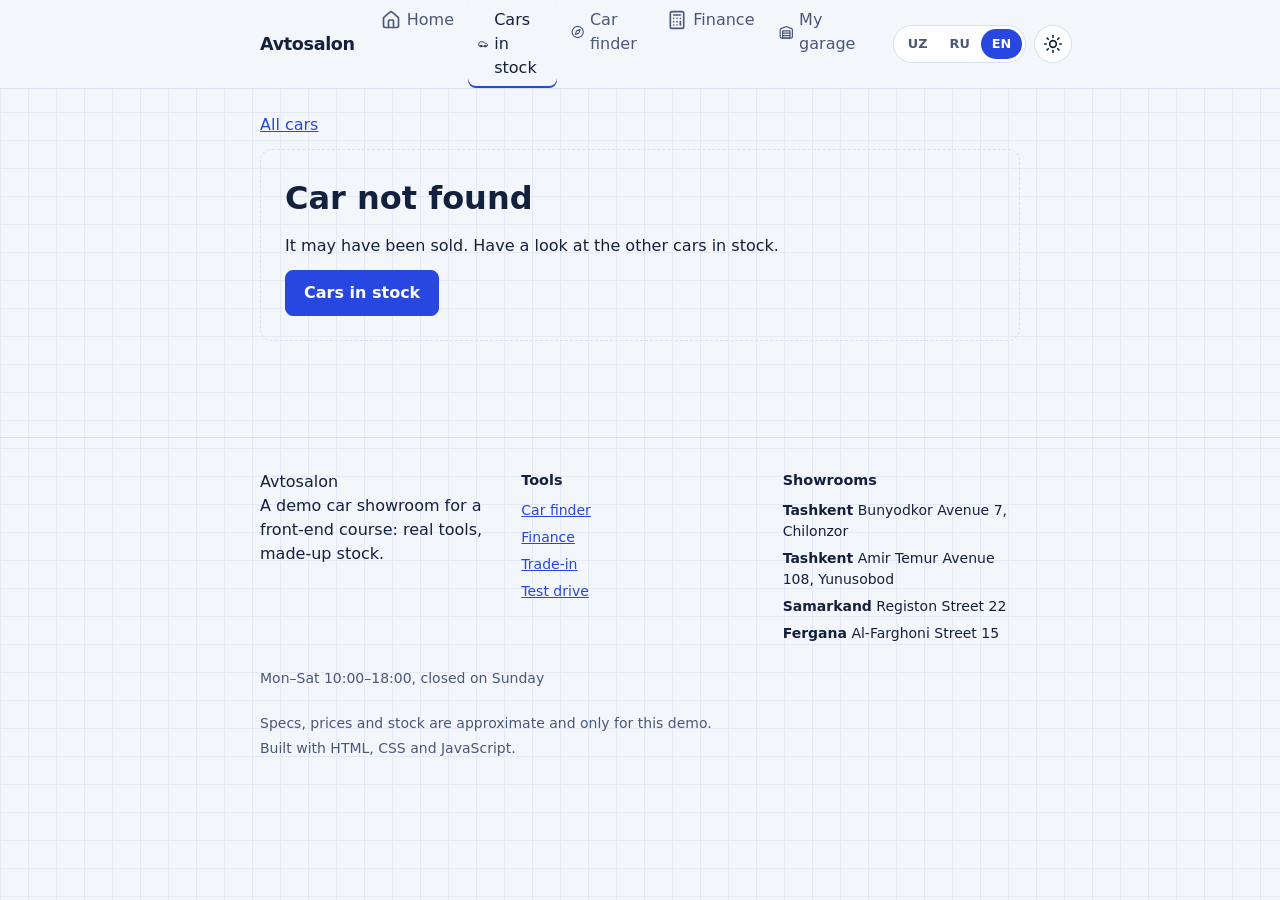
==== car.html @ f049d136 "Car dealership: logic and pages (not styled yet) Cars sold in Uzbekistan: 15 models, 32 cars in stoc" ====
<!doctype html>
<html lang="en">
<head>
  <meta charset="utf-8">
  <meta name="viewport" content="width=device-width, initial-scale=1">
  <title>Avtosalon</title>
  <meta name="description" content="">
  <meta name="theme-color" content="#f4f4f2">
  <!-- Apply the saved theme before the page is drawn, so it never flashes. -->
  <script>
    window.APP_NS = "cars";
    try {
      var savedTheme = localStorage.getItem("cars:theme");
      document.documentElement.setAttribute("data-theme", savedTheme || (matchMedia("(prefers-color-scheme: dark)").matches ? "dark" : "light"));
    } catch (e) {}
  </script>
  <link rel="stylesheet" href="css/base.css">
  <link rel="stylesheet" href="css/site.css">
  <script defer src="js/core.js"></script>
  <script defer src="js/lang.js"></script>
  <script defer src="js/data.js"></script>
  <script defer src="js/calc.js"></script>
  <script defer src="js/store.js"></script>
  <script defer src="js/layout.js"></script>
  <script defer src="js/pages/car.js"></script>
</head>
<body data-page="car">
  <a class="skip-link" href="#main" data-i18n="skip">Skip to content</a>
  <header id="site-header" class="site-header"></header>

  <main id="main" tabindex="-1" class="container page car-page">
    <a class="back-link" href="cars.html" data-i18n="car.back"></a>
    <div id="view"></div>
  </main>
  <footer id="site-footer" class="site-footer"></footer>
  <div id="toasts" class="toast-host" aria-live="polite"></div>
</body>
</html>
---- css/base.css ----
/* ==========================================================
   base.css — shared foundation (tokens, reset, controls,
   buttons, form fields, dialog, toast). Reused on every site.
   ========================================================== */

:root {
  --font-display: "Unbounded", "Onest", system-ui, sans-serif;
  --font-body: "Onest", system-ui, -apple-system, "Segoe UI", Roboto, sans-serif;

  --bg: #f3f6fb;
  --surface: #ffffff;
  --ink: #14213d;
  --ink-2: #4a5878;
  --line: #d8e1ee;
  --grid: #e3eaf4;
  --accent: #2747e0;
  --accent-ink: #ffffff;
  --accent-soft: #e6ebff;
  --hl: #ffe45c;
  --hl-ink: #14213d;
  --danger: #c42a41;
  --ok: #12805c;
  --warn: #9a5b00;

  --radius: 12px;
  --radius-sm: 8px;
  --shadow: 0 2px 0 var(--line);
  --ease: cubic-bezier(0.2, 0.7, 0.2, 1);
  color-scheme: light;
}

:root[data-theme="dark"] {
  --bg: #0c1226;
  --surface: #141c36;
  --ink: #e8eeff;
  --ink-2: #9aa8cc;
  --line: #27345c;
  --grid: #162040;
  --accent: #7c9bff;
  --accent-ink: #0c1226;
  --accent-soft: #1d2a55;
  --hl: #ffe45c;
  --hl-ink: #14213d;
  --danger: #ff8091;
  --ok: #4ade9f;
  --warn: #ffc266;
  color-scheme: dark;
}

*,
*::before,
*::after { box-sizing: border-box; }

html { -webkit-text-size-adjust: 100%; }

body {
  margin: 0;
  min-height: 100vh;
  font-family: var(--font-body);
  font-size: 1rem;
  line-height: 1.5;
  color: var(--ink);
  background-color: var(--bg);
  /* notebook grid */
  background-image:
    linear-gradient(var(--grid) 1px, transparent 1px),
    linear-gradient(90deg, var(--grid) 1px, transparent 1px);
  background-size: 28px 28px;
  transition: background-color 0.25s var(--ease), color 0.25s var(--ease);
}

h1, h2, h3, p { margin: 0; }
button, input, select, textarea { font: inherit; color: inherit; }
button { cursor: pointer; }
ul { margin: 0; padding: 0; list-style: none; }

:focus-visible {
  outline: 3px solid var(--accent);
  outline-offset: 2px;
  border-radius: 6px;
}

.visually-hidden {
  position: absolute !important;
  width: 1px; height: 1px;
  margin: -1px; padding: 0;
  overflow: hidden;
  clip: rect(0 0 0 0);
  white-space: nowrap;
  border: 0;
}

.container {
  width: min(100% - 40px, 760px);
  margin-inline: auto;
}

/* ---------- top bar: brand + language + theme ---------- */
.topbar {
  display: flex;
  align-items: center;
  justify-content: space-between;
  gap: 12px;
  padding-block: 18px;
}

.brand {
  font-family: var(--font-display);
  font-weight: 700;
  font-size: 1.15rem;
  letter-spacing: -0.02em;
  display: inline-flex;
  align-items: center;
  gap: 10px;
}

.brand-mark {
  width: 28px; height: 28px;
  display: grid; place-items: center;
  background: var(--accent);
  color: var(--accent-ink);
  border-radius: 8px;
}

.controls { display: flex; align-items: center; gap: 10px; }

.seg {
  display: inline-flex;
  padding: 3px;
  background: var(--surface);
  border: 1.5px solid var(--line);
  border-radius: 999px;
}

.seg button {
  border: 0;
  background: transparent;
  padding: 5px 11px;
  border-radius: 999px;
  font-size: 0.8rem;
  font-weight: 600;
  color: var(--ink-2);
  transition: background-color 0.2s var(--ease), color 0.2s var(--ease);
}

.seg button:hover { color: var(--ink); }

.seg button[aria-pressed="true"] {
  background: var(--accent);
  color: var(--accent-ink);
}

.icon-btn {
  width: 38px; height: 38px;
  display: grid; place-items: center;
  background: var(--surface);
  border: 1.5px solid var(--line);
  border-radius: 50%;
  color: var(--ink);
  transition: border-color 0.2s var(--ease), transform 0.2s var(--ease);
}
.icon-btn:hover { border-color: var(--accent); }
.icon-btn:active { transform: scale(0.94); }

/* theme icon swaps with the active theme */
.icon-btn .i-moon { display: none; }
:root[data-theme="dark"] .icon-btn .i-sun { display: none; }
:root[data-theme="dark"] .icon-btn .i-moon { display: block; }

/* ---------- buttons ---------- */
.btn {
  display: inline-flex;
  align-items: center;
  justify-content: center;
  gap: 8px;
  padding: 10px 18px;
  min-height: 44px;
  border: 1.5px solid var(--accent);
  background: var(--accent);
  color: var(--accent-ink);
  font-weight: 600;
  border-radius: var(--radius-sm);
  transition: transform 0.15s var(--ease), filter 0.2s var(--ease);
}
.btn:hover { filter: brightness(1.08); }
.btn:active { transform: translateY(1px); }

.btn-ghost {
  background: transparent;
  color: var(--ink);
  border-color: var(--line);
}
.btn-ghost:hover { border-color: var(--accent); filter: none; }

.btn-danger-ghost {
  background: transparent;
  color: var(--danger);
  border-color: var(--line);
}
.btn-danger-ghost:hover { border-color: var(--danger); filter: none; }

/* ---------- form fields ---------- */
.field { display: grid; gap: 6px; min-width: 0; }
.field > span, .field > label {
  font-size: 0.85rem;
  font-weight: 600;
  color: var(--ink-2);
}

.input, .select {
  width: 100%;
  min-height: 44px;
  padding: 9px 12px;
  background: var(--surface);
  color: var(--ink);
  border: 1.5px solid var(--line);
  border-radius: var(--radius-sm);
  transition: border-color 0.2s var(--ease), box-shadow 0.2s var(--ease);
}
.input::placeholder { color: var(--ink-2); opacity: 0.8; }
.input:hover, .select:hover { border-color: var(--ink-2); }
.input:focus-visible, .select:focus-visible {
  outline: none;
  border-color: var(--accent);
  box-shadow: 0 0 0 3px var(--accent-soft);
}
.input[aria-invalid="true"] { border-color: var(--danger); }

.field-error {
  min-height: 1.2em;
  font-size: 0.85rem;
  color: var(--danger);
  font-weight: 500;
}

/* ---------- dialog ---------- */
dialog {
  width: min(92vw, 480px);
  padding: 22px;
  color: var(--ink);
  background: var(--surface);
  border: 1.5px solid var(--line);
  border-radius: 16px;
  box-shadow: 0 24px 60px rgba(8, 14, 40, 0.35);
}
dialog::backdrop { background: rgba(8, 14, 40, 0.55); }
dialog[open] { animation: pop 0.22s var(--ease); }
@keyframes pop {
  from { opacity: 0; transform: translateY(8px) scale(0.98); }
  to { opacity: 1; transform: none; }
}

/* ---------- toast ---------- */
.toast-host {
  position: fixed;
  inset: auto 0 20px 0;
  display: grid;
  justify-items: center;
  gap: 8px;
  padding-inline: 16px;
  pointer-events: none;
  z-index: 50;
}
.toast {
  display: inline-flex;
  align-items: center;
  gap: 14px;
  padding: 10px 12px 10px 16px;
  background: var(--ink);
  color: var(--bg);
  border-radius: 10px;
  font-size: 0.92rem;
  pointer-events: auto;
  box-shadow: 0 10px 30px rgba(8, 14, 40, 0.3);
  animation: pop 0.22s var(--ease);
}
.toast button {
  background: transparent;
  border: 0;
  padding: 4px 8px;
  font-weight: 700;
  color: var(--hl);
  border-radius: 6px;
}

@media (prefers-reduced-motion: reduce) {
  *, *::before, *::after {
    animation-duration: 0.001ms !important;
    transition-duration: 0.001ms !important;
  }
}
---- css/site.css ----
/* ==========================================================
   site.css — LAYOUT ONLY (placeholder look). Grids, spacing, the phone
   tab bar, the filter panel and the parts of each page. Colours and fonts
   come from base.css tokens and will be replaced by the design brief.
   ========================================================== */

:root { --header-h: 60px; --tabbar-h: 0px; --gap: 16px; }
body { padding-bottom: var(--tabbar-h); }
body.no-scroll { overflow: hidden; }
a { color: var(--accent); }
.hint { color: var(--ink-2); font-size: 0.875rem; }
.btn-small { padding: 6px 12px; font-size: 0.875rem; }
.btn { display: inline-flex; align-items: center; gap: 8px; text-decoration: none; justify-content: center; }
.btn:disabled { opacity: 0.5; cursor: not-allowed; }
.skip-link { position: absolute; left: 8px; top: -60px; z-index: 50; padding: 8px 12px; background: var(--surface); }
.skip-link:focus { top: 8px; }
.page { padding-block: 24px 48px; }
.page-title { font-size: clamp(1.6rem, 5vw, 2.4rem); }
.lead { max-width: 62ch; color: var(--ink-2); margin-top: 8px; }
.eyebrow { font-size: 0.875rem; color: var(--ink-2); }
.section { margin-top: 48px; }
.section > h2, .section-head h2 { font-size: 1.4rem; margin-bottom: 16px; }
.section-head { display: flex; justify-content: space-between; align-items: baseline; gap: 12px; flex-wrap: wrap; }
.empty { padding: 24px; border: 1px dashed var(--line); border-radius: var(--radius); display: grid; gap: 12px; justify-items: start; }
.table-wrap { overflow-x: auto; position: relative; } /* relative: hidden screen-reader labels inside stay in the box */
.table { width: 100%; border-collapse: collapse; font-size: 0.875rem; }
.table th, .table td { padding: 8px 10px; border-bottom: 1px solid var(--line); text-align: left; vertical-align: top; }
.table td { font-variant-numeric: tabular-nums; }

/* ---------- header and phone tab bar ---------- */
.site-header { position: sticky; top: 0; z-index: 20; background: var(--bg); border-bottom: 1px solid var(--line); }
.header-bar { display: flex; align-items: center; gap: 16px; min-height: var(--header-h); }
.brand { text-decoration: none; color: var(--ink); font-weight: 700; font-size: 1.1rem; }
.header-tools { display: flex; align-items: center; gap: 8px; margin-left: auto; }
.site-nav ul { display: flex; gap: 4px; }
.site-nav a { display: flex; align-items: center; gap: 6px; padding: 8px 10px; border-radius: var(--radius-sm); text-decoration: none; color: var(--ink-2); position: relative; }
.site-nav a[aria-current="page"] { color: var(--ink); box-shadow: inset 0 -2px 0 var(--accent); }
.nav-count:not(:empty) { min-width: 18px; padding: 0 5px; border-radius: 9px; background: var(--accent); color: var(--accent-ink); font-size: 0.7rem; text-align: center; line-height: 18px; }
.icon-btn .i-sun, .icon-btn .i-moon { display: inline-flex; }
:root[data-theme="dark"] .icon-btn .i-sun, :root:not([data-theme="dark"]) .icon-btn .i-moon { display: none; }
@media (max-width: 959px) {
  :root { --tabbar-h: 64px; }
  .site-nav { position: fixed; inset: auto 0 0 0; z-index: 30; background: var(--surface); border-top: 1px solid var(--line); padding-bottom: env(safe-area-inset-bottom); }
  .site-nav ul { justify-content: space-around; }
  .site-nav li { flex: 1; }
  .site-nav a { flex-direction: column; gap: 2px; font-size: 0.7rem; padding: 8px 2px; text-align: center; }
  .site-nav a[aria-current="page"] { box-shadow: inset 0 2px 0 var(--accent); }
  .nav-count:not(:empty) { position: absolute; top: 4px; left: 55%; }
}

/* ---------- forms: chips, sliders, switches ---------- */
.chip-row { display: flex; flex-wrap: wrap; gap: 8px; align-items: center; }
.chip { display: inline-flex; align-items: center; gap: 6px; padding: 6px 12px; border: 1px solid var(--line); border-radius: 999px; background: var(--surface); cursor: pointer; font-size: 0.875rem; }
.chip-radio input { position: absolute; opacity: 0; width: 1px; height: 1px; }
.chip-radio:has(input:checked) { border-color: var(--accent); background: var(--accent-soft); }
.chip-radio:has(input:focus-visible) { outline: 3px solid var(--accent); outline-offset: 2px; }
.chip.is-disabled { opacity: 0.45; cursor: not-allowed; }
.chip-active { border-color: var(--accent); }
fieldset { border: 0; margin: 0; padding: 0; min-width: 0; }
legend { font-weight: 600; margin-bottom: 8px; padding: 0; }
.choice { display: grid; gap: 4px; }
.slider-field { gap: 4px; }
.slider-head { display: flex; justify-content: space-between; gap: 8px; align-items: baseline; }
.slider-value { font-variant-numeric: tabular-nums; font-weight: 600; }
.slider { width: 100%; accent-color: var(--accent); }
.switch { display: flex; align-items: center; gap: 10px; cursor: pointer; }
.switch input { width: 20px; height: 20px; accent-color: var(--accent); flex: none; }
.error-summary { border: 2px solid var(--danger); padding: 12px 16px; border-radius: var(--radius-sm); }
.error-summary ul { list-style: disc; padding-left: 20px; }

/* ---------- photos and cards ---------- */
.photo { margin: 0; position: relative; aspect-ratio: 16 / 10; overflow: hidden; border-radius: var(--radius-sm); background: var(--grid); }
.photo img { position: absolute; inset: 0; width: 100%; height: 100%; object-fit: cover; }
.photo-fallback { position: absolute; inset: 0; display: grid; place-content: center; text-align: center; gap: 2px; color: var(--ink-2); padding: 8px; }
.photo-fallback-brand { font-size: 0.75rem; text-transform: uppercase; letter-spacing: 0.08em; }
.photo-fallback-name { font-size: 1.25rem; font-weight: 700; color: var(--ink); }
.photo-fallback small { font-size: 0.75rem; }
.card-grid { display: grid; gap: var(--gap); grid-template-columns: repeat(auto-fill, minmax(min(100%, 260px), 1fr)); }
.car-card { display: grid; grid-template-rows: auto 1fr; border: 1px solid var(--line); border-radius: var(--radius); background: var(--surface); overflow: hidden; }
.car-card .photo { border-radius: 0; }
.card-photo { position: relative; }
.badges { display: flex; flex-wrap: wrap; gap: 4px; }
.card-photo .badges { position: absolute; top: 8px; left: 8px; }
.badge { padding: 2px 8px; border-radius: 999px; font-size: 0.75rem; background: var(--surface); border: 1px solid var(--line); }
.badge-new { background: var(--hl); color: var(--hl-ink); border-color: transparent; }
.card-body { display: grid; gap: 6px; padding: 12px 14px 14px; align-content: start; }
.card-title { font-size: 1.05rem; }
.card-title a { color: var(--ink); text-decoration: none; }
.card-title a::after { content: ""; position: absolute; inset: 0; } /* the whole card opens the car */
.car-card { position: relative; }
.card-trim, .card-line, .card-monthly { color: var(--ink-2); font-size: 0.875rem; font-weight: 400; }
.card-price { display: grid; gap: 2px; }
.card-price strong { font-size: 1.15rem; }
.card-note { font-size: 0.8rem; color: var(--ink-2); }
.card-actions { display: flex; gap: 8px; margin-top: 4px; position: relative; z-index: 1; } /* above the card link */
.save-btn[aria-pressed="true"] .icon, .compare-btn[aria-pressed="true"] .icon { fill: currentColor; color: var(--accent); }

/* ---------- home ---------- */
.hero { padding-block: 24px 8px; display: grid; gap: 12px; }
.hero h1 { font-size: clamp(1.8rem, 6vw, 3rem); max-width: 22ch; line-height: 1.1; }
.quick-search { display: grid; gap: 12px; margin-top: 12px; padding: 16px; border: 1px solid var(--line); border-radius: var(--radius); background: var(--surface); }
@media (min-width: 760px) { .quick-search { grid-template-columns: repeat(3, 1fr) auto; align-items: end; } }
.tile-list, .tool-list, .room-list { display: grid; gap: 12px; grid-template-columns: repeat(auto-fill, minmax(min(100%, 220px), 1fr)); }
.tile, .tool { display: grid; gap: 4px; padding: 16px; border: 1px solid var(--line); border-radius: var(--radius); text-decoration: none; color: var(--ink); background: var(--surface); height: 100%; }
.tile span, .tool span { color: var(--ink-2); font-size: 0.875rem; }
.room { display: grid; gap: 4px; padding: 16px; border: 1px solid var(--line); border-radius: var(--radius); }

/* ---------- cars list and the filter panel ---------- */
.list-layout { display: grid; gap: 24px; margin-top: 16px; }
.filters { display: grid; gap: 20px; align-content: start; }
#filterFields { display: grid; gap: 20px; }
.filters-head { display: flex; justify-content: space-between; align-items: center; }
.filters-head h2 { font-size: 1.1rem; }
.filters-foot { display: flex; gap: 8px; flex-wrap: wrap; }
.list-top { display: flex; flex-wrap: wrap; gap: 12px; align-items: end; }
.search { flex: 1 1 220px; }
.search .input { width: 100%; }
.sort-field { flex: 0 1 220px; }
.active-filters { display: flex; flex-wrap: wrap; gap: 8px; margin-top: 12px; }
.active-filters:empty { display: none; }
.result-count { margin: 12px 0; color: var(--ink-2); }
@media (min-width: 960px) {
  .list-layout { grid-template-columns: 260px minmax(0, 1fr); }
  .filters-close, .filters-done, .filters-toggle { display: none; }
}
@media (max-width: 959px) {
  /* closing: slide down, then hide; opening: visible at once, so focus can move into the panel */
  .filters { position: fixed; inset: 0; z-index: 40; background: var(--bg); padding: 16px; overflow-y: auto; transform: translateY(100%); visibility: hidden; transition: transform 0.25s var(--ease), visibility 0s linear 0.25s; }
  .filters.is-open { transform: none; visibility: visible; transition: transform 0.25s var(--ease), visibility 0s; }
  .filters-foot { position: sticky; bottom: -16px; background: var(--bg); padding-block: 12px; }
}

/* ---------- one car ---------- */
.back-link { display: inline-block; margin-bottom: 12px; }
.car-top { display: grid; gap: 24px; }
@media (min-width: 960px) { .car-top { grid-template-columns: minmax(0, 1.3fr) minmax(0, 1fr); align-items: start; } }
.gallery { position: relative; display: grid; gap: 8px; }
.gallery-main { touch-action: pan-y; border-radius: var(--radius-sm); }
.gallery-prev, .gallery-next { position: absolute; top: calc(50% - 40px); background: var(--surface); }
.gallery-prev { left: 8px; } .gallery-next { right: 8px; }
.gallery-thumbs { display: flex; gap: 8px; }
.thumb { padding: 0; border: 2px solid transparent; border-radius: var(--radius-sm); background: none; flex: 1 1 0; min-width: 0; max-width: 96px; }
.thumb[aria-pressed="true"] { border-color: var(--accent); }
.thumb .photo-fallback-name { font-size: 0.75rem; } .thumb .photo-fallback-brand { display: none; }
.car-head { display: grid; gap: 10px; align-content: start; }
.car-head h1 { font-size: clamp(1.6rem, 5vw, 2.2rem); }
.car-trim { font-weight: 400; color: var(--ink-2); }
.car-price { font-size: 1.8rem; font-weight: 700; }
.car-actions { display: flex; flex-wrap: wrap; gap: 8px; }
.cost-layout { display: grid; gap: 24px; }
@media (min-width: 760px) { .cost-layout { grid-template-columns: minmax(0, 1fr) minmax(0, 1fr); } }
.cost-inputs { display: grid; gap: 16px; align-content: start; }
.cost-result { display: grid; gap: 10px; align-content: start; padding: 16px; border: 1px solid var(--line); border-radius: var(--radius); }
.cost-total strong { font-size: 2rem; }
.cost-parts { display: grid; gap: 8px; }
.cost-parts li { display: grid; grid-template-columns: 1fr 2fr auto; gap: 10px; align-items: center; font-size: 0.875rem; }
.cost-bar { height: 8px; border-radius: 4px; background: var(--grid); overflow: hidden; }
.cost-bar span { display: block; height: 100%; background: var(--accent); }
.cost-prices { display: grid; gap: 10px; }
.cost-prices summary { cursor: pointer; }
.spec-list { display: grid; gap: 0 24px; grid-template-columns: repeat(auto-fill, minmax(min(100%, 280px), 1fr)); }
.spec-list div { display: flex; justify-content: space-between; gap: 12px; padding: 8px 0; border-bottom: 1px solid var(--line); }
.spec-list dt { color: var(--ink-2); } .spec-list dd { margin: 0; text-align: right; }

/* ---------- finder ---------- */
.finder-layout, .finance-layout, .trade-layout { display: grid; gap: 32px; margin-top: 24px; }
@media (min-width: 960px) {
  .finder-layout { grid-template-columns: 340px minmax(0, 1fr); align-items: start; }
  .finance-layout, .trade-layout { grid-template-columns: minmax(0, 1fr) minmax(0, 1.2fr); align-items: start; }
  .finder-form, .finance-form { position: sticky; top: calc(var(--header-h) + 16px); }
}
.finder-form, .finance-form, .trade-form, .drive-form { display: grid; gap: 20px; align-content: start; }
.match-list { display: grid; gap: 12px; padding: 0; list-style: none; }
.match { display: grid; grid-template-columns: 72px 1fr; gap: 12px; padding: 14px; border: 1px solid var(--line); border-radius: var(--radius); background: var(--surface); }
.match-photo { display: none; }
@media (min-width: 640px) { .match { grid-template-columns: 72px 140px 1fr; } .match-photo { display: block; } }
.match-score { display: grid; gap: 6px; align-content: start; }
.match-score strong { font-size: 1.4rem; }
.meter { height: 6px; border-radius: 3px; background: var(--grid); overflow: hidden; }
.meter span { display: block; height: 100%; background: var(--accent); }
.match-body { display: grid; gap: 6px; }
.match h3 { font-size: 1.05rem; }
.why { display: grid; gap: 4px; font-size: 0.875rem; }
.why li { display: flex; gap: 6px; align-items: flex-start; }
.why-good .icon { color: var(--ok); flex: none; margin-top: 2px; }
.why-bad .icon { color: var(--danger); flex: none; margin-top: 2px; }

/* ---------- finance ---------- */
.payment, .trade-result, .drive-done { display: grid; gap: 8px; padding: 20px; border: 1px solid var(--line); border-radius: var(--radius); background: var(--surface); }
.pay-label { color: var(--ink-2); }
.pay-big { font-size: clamp(1.8rem, 6vw, 2.6rem); font-weight: 700; font-variant-numeric: tabular-nums; }
.pay-rows div { display: flex; justify-content: space-between; gap: 12px; padding: 6px 0; border-bottom: 1px solid var(--line); }
.pay-rows dd { margin: 0; font-variant-numeric: tabular-nums; text-align: right; }
.chart { margin-top: 20px; }
.chart-figure { margin: 0; }
.chart-figure figcaption { font-weight: 600; margin-bottom: 8px; }
.chart-svg { width: 100%; height: auto; display: block; }
.chart-grid { stroke: var(--line); }
.chart-text { fill: var(--ink-2); font-size: 12px; }
.chart-line { fill: none; stroke: var(--accent); stroke-width: 2.5; }
.chart-area { fill: var(--accent-soft); }
.schedule { margin-top: 16px; }
.schedule summary { cursor: pointer; padding: 8px 0; }
.afford { margin-top: 16px; }
.afford-ok strong { color: var(--ok); } .afford-careful strong { color: var(--warn); } .afford-high strong { color: var(--danger); }
.budget-tool { display: grid; gap: 24px; margin-top: 16px; }
@media (min-width: 760px) { .budget-tool { grid-template-columns: 1fr 1fr; } }
.budget-inputs { display: grid; gap: 16px; align-content: start; }
.budget-result { display: grid; gap: 8px; align-content: start; }
.budget-cars { display: grid; gap: 6px; }

/* ---------- trade-in ---------- */
.factor-list { display: grid; gap: 0; }
.factor-list li { display: flex; justify-content: space-between; gap: 12px; padding: 6px 0; border-bottom: 1px solid var(--line); }
.trade-actions { display: flex; flex-wrap: wrap; gap: 8px; align-items: center; margin-block: 8px; }

/* ---------- garage ---------- */
.jump-links { display: flex; flex-wrap: wrap; gap: 8px 16px; margin-top: 12px; }
.compare-table th[scope="col"] { min-width: 160px; }
.compare-table th[scope="col"] .icon-btn { width: 28px; height: 28px; margin-left: 4px; vertical-align: middle; }
.is-best { font-weight: 700; }
.best-mark { color: var(--ok); margin-left: 4px; }
.booking-list { display: grid; gap: 12px; }
.booking { display: grid; gap: 4px; padding: 14px; border: 1px solid var(--line); border-radius: var(--radius); }
.booking.is-past { opacity: 0.7; }
.booking-actions { display: flex; flex-wrap: wrap; gap: 8px; margin-top: 6px; }

/* ---------- test drive ---------- */
.drive-form { max-width: 720px; margin-top: 24px; }
.drive-room { display: flex; gap: 8px; align-items: center; color: var(--ink-2); }
.day-row { display: flex; gap: 8px; overflow-x: auto; padding: 4px 2px 8px; }
.day, .slot { position: relative; display: grid; justify-items: center; gap: 2px; min-width: 64px; padding: 8px; border: 1px solid var(--line); border-radius: var(--radius-sm); background: var(--surface); cursor: pointer; }
.day input, .slot input { position: absolute; opacity: 0; width: 1px; height: 1px; }
.day:has(input:checked), .slot:has(input:checked) { border-color: var(--accent); background: var(--accent-soft); }
.day:has(input:focus-visible), .slot:has(input:focus-visible) { outline: 3px solid var(--accent); outline-offset: 2px; }
.day.is-disabled, .slot:has(input:disabled) { opacity: 0.45; cursor: not-allowed; }
.day-num { font-size: 1.2rem; font-weight: 700; }
.day-week, .day-month, .slot small { font-size: 0.75rem; color: var(--ink-2); }
.slot-row { display: grid; gap: 8px; grid-template-columns: repeat(auto-fill, minmax(76px, 1fr)); }
.slot-mine { border-color: var(--ok); }

/* ---------- footer ---------- */
.site-footer { border-top: 1px solid var(--line); margin-top: 48px; padding-block: 32px; }
.footer-inner { display: grid; gap: 24px; grid-template-columns: repeat(auto-fit, minmax(min(100%, 220px), 1fr)); }
.footer-col h2 { font-size: 0.9rem; margin-bottom: 8px; }
.footer-col ul { display: grid; gap: 6px; font-size: 0.875rem; }
.footer-hours, .footer-bottom { grid-column: 1 / -1; color: var(--ink-2); font-size: 0.875rem; }
.footer-bottom { display: grid; gap: 4px; }

@media (prefers-reduced-motion: reduce) {
  .filters { transition: none; }
}
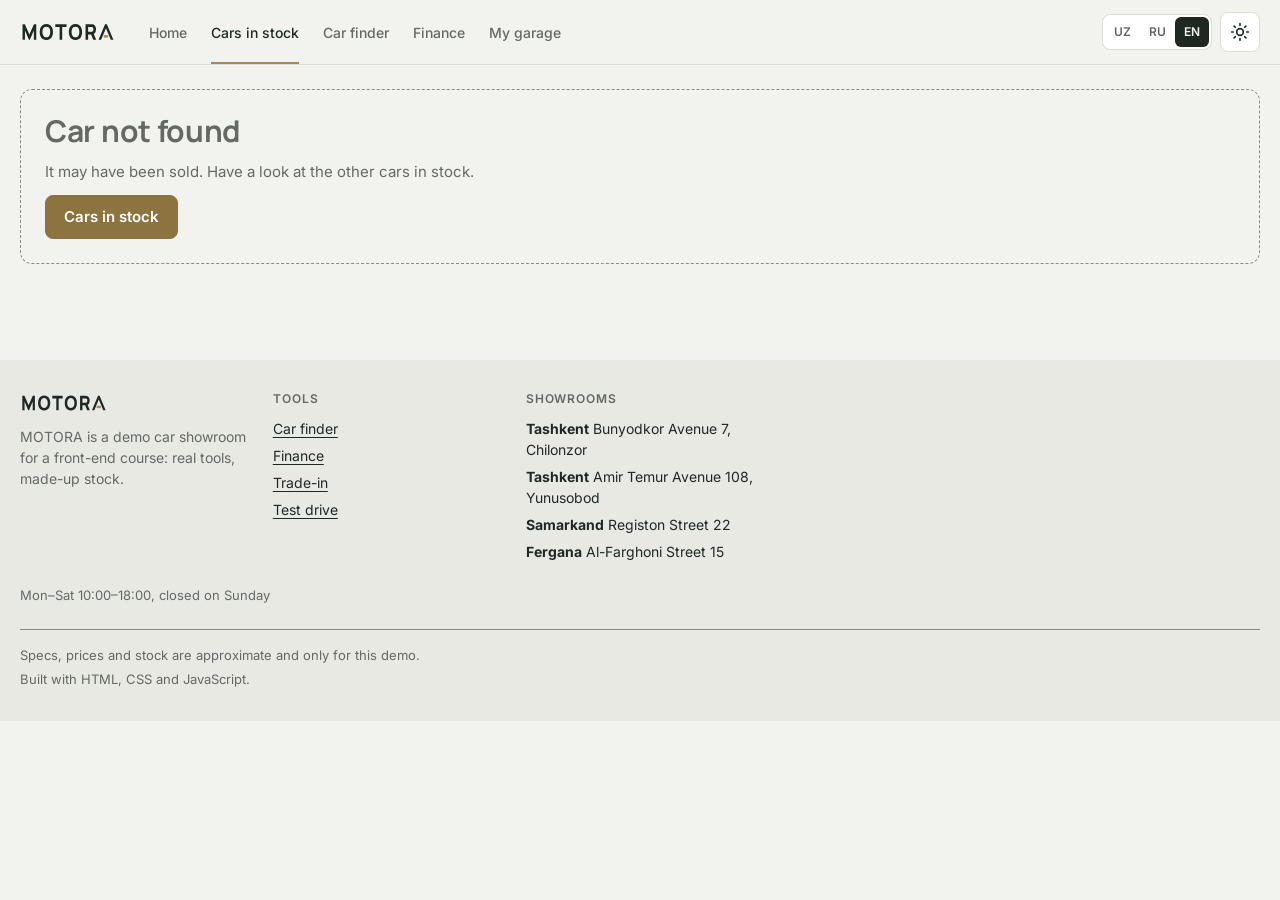
==== commit 297e091d: "Restyle as MOTORA from the design brief Palette (with AA fixes noted in base.css), Manrope + Inter w" ====
--- a/car.html
+++ b/car.html
@@ -3,9 +3,13 @@
 <head>
   <meta charset="utf-8">
   <meta name="viewport" content="width=device-width, initial-scale=1">
-  <title>Avtosalon</title>
+  <title>MOTORA</title>
   <meta name="description" content="">
-  <meta name="theme-color" content="#f4f4f2">
+  <meta name="theme-color" content="#f2f2ee">
+  <link rel="icon" href="assets/brand/motora-favicon.svg" type="image/svg+xml">
+  <link rel="preconnect" href="https://fonts.googleapis.com">
+  <link rel="preconnect" href="https://fonts.gstatic.com" crossorigin>
+  <link rel="stylesheet" href="https://fonts.googleapis.com/css2?family=Inter:wght@400..600&family=Manrope:wght@600..800&display=swap">
   <!-- Apply the saved theme before the page is drawn, so it never flashes. -->
   <script>
     window.APP_NS = "cars";
@@ -21,6 +25,7 @@
   <script defer src="js/data.js"></script>
   <script defer src="js/calc.js"></script>
   <script defer src="js/store.js"></script>
+  <script defer src="js/logo.js"></script>
   <script defer src="js/layout.js"></script>
   <script defer src="js/pages/car.js"></script>
 </head>
@@ -29,7 +34,7 @@
   <header id="site-header" class="site-header"></header>
 
   <main id="main" tabindex="-1" class="container page car-page">
-    <a class="back-link" href="cars.html" data-i18n="car.back"></a>
+    <nav class="crumbs" id="crumbs" data-i18n-aria="crumb.label"></nav>
     <div id="view"></div>
   </main>
   <footer id="site-footer" class="site-footer"></footer>
--- a/css/base.css
+++ b/css/base.css
@@ -1,291 +1,240 @@
 /* ==========================================================
-   base.css — shared foundation (tokens, reset, controls,
-   buttons, form fields, dialog, toast). Reused on every site.
+   MOTORA design system (brief of 2026-11-23): "modern automotive
+   editorial combined with a sophisticated financial interface".
+   Tokens, reset, type, buttons, form fields, chips, sliders, switches,
+   badges, tables, toast. Page layouts are in site.css.
+
+   Palette from the brief. A few light-mode values are too light for
+   small text (WCAG AA needs 4.5:1, 3:1 for field borders), so text and
+   buttons use a slightly deeper version; the brief's value is noted
+   next to each one. Dark mode passes as given.
    ========================================================== */
 
+:root,
+:root[data-theme="light"] {
+  color-scheme: light;
+  --bg: #f2f2ee;
+  --surface: #ffffff;
+  --raised: #e8e9e3;
+  --ink: #202822;
+  --ink-2: #646a63;          /* brief #737A72 is 3.9:1 on the background */
+  --line: #daddd5;           /* thin separators (decorative) */
+  --line-strong: #898b86;    /* form-field borders: 3:1 (brief #DADDD5 is 1.4:1) */
+  --accent: #a58a51;         /* lines, meters, the logo bar, focus */
+  --accent-text: #816c40;    /* the accent as text: brief #A58A51 is 2.9:1 */
+  --btn: #8c7340;            /* primary buttons: the brief's hover colour, 4.5:1 with white (#A58A51 is 3.3:1) */
+  --btn-hover: #75603a;
+  --on-btn: #ffffff;
+  --soft: #ede7d8;
+  --ok: #347a58;
+  --warn: #9f6b2e;           /* brief #B77B35 is 3.6:1 */
+  --danger: #b24c47;         /* brief #B64E48 is 4.48:1 on the background */
+  --chart: #a58a51;
+  --meter: #477a60;
+  --plate: #e4e5df;          /* photo placeholder plates */
+  --toast-bg: #202822;
+  --toast-ink: #f0f1e9;
+  --toast-action: #d9c493;
+  --focus: #202822;
+}
+
+:root[data-theme="dark"] {
+  color-scheme: dark;
+  --bg: #1c211f;
+  --surface: #252c28;
+  --raised: #303933;
+  --ink: #f0f1e9;
+  --ink-2: #a2aaa1;
+  --line: #3b453e;
+  --line-strong: #6e7671;    /* form-field borders: 3:1 (brief #3B453E is 1.4:1) */
+  --accent: #c4aa70;
+  --accent-text: #c4aa70;
+  --btn: #c4aa70;
+  --btn-hover: #d2bb85;
+  --on-btn: #20241f;
+  --soft: #38372d;
+  --ok: #70b48a;
+  --warn: #d4a35d;
+  --danger: #db8178;
+  --chart: #c4aa70;
+  --meter: #79b58b;
+  --plate: #2c342f;
+  --toast-bg: #f0f1e9;
+  --toast-ink: #1c211f;
+  --toast-action: #75603a;
+  --focus: #f0f1e9;
+}
+
 :root {
-  --font-display: "Unbounded", "Onest", system-ui, sans-serif;
-  --font-body: "Onest", system-ui, -apple-system, "Segoe UI", Roboto, sans-serif;
-
-  --bg: #f3f6fb;
-  --surface: #ffffff;
-  --ink: #14213d;
-  --ink-2: #4a5878;
-  --line: #d8e1ee;
-  --grid: #e3eaf4;
-  --accent: #2747e0;
-  --accent-ink: #ffffff;
-  --accent-soft: #e6ebff;
-  --hl: #ffe45c;
-  --hl-ink: #14213d;
-  --danger: #c42a41;
-  --ok: #12805c;
-  --warn: #9a5b00;
-
-  --radius: 12px;
-  --radius-sm: 8px;
-  --shadow: 0 2px 0 var(--line);
+  --font-head: "Manrope", "Inter", system-ui, sans-serif;
+  --font-body: "Inter", system-ui, -apple-system, "Segoe UI", Roboto, sans-serif;
+  --r-ctl: 8px;              /* ordinary controls: 6–10px */
+  --r-panel: 12px;           /* larger panels */
+  --s1: 4px; --s2: 8px; --s3: 12px; --s4: 16px; --s5: 20px; --s6: 24px; --s8: 32px; --s10: 40px; --s12: 48px; --s16: 64px;
   --ease: cubic-bezier(0.2, 0.7, 0.2, 1);
-  color-scheme: light;
-}
-
-:root[data-theme="dark"] {
-  --bg: #0c1226;
-  --surface: #141c36;
-  --ink: #e8eeff;
-  --ink-2: #9aa8cc;
-  --line: #27345c;
-  --grid: #162040;
-  --accent: #7c9bff;
-  --accent-ink: #0c1226;
-  --accent-soft: #1d2a55;
-  --hl: #ffe45c;
-  --hl-ink: #14213d;
-  --danger: #ff8091;
-  --ok: #4ade9f;
-  --warn: #ffc266;
-  color-scheme: dark;
-}
-
-*,
-*::before,
-*::after { box-sizing: border-box; }
-
+  --fast: 160ms;
+  --wide: 1240px;
+}
+
+/* ---------- reset and type ---------- */
+*, *::before, *::after { box-sizing: border-box; }
 html { -webkit-text-size-adjust: 100%; }
-
 body {
   margin: 0;
   min-height: 100vh;
+  background: var(--bg);
+  color: var(--ink);
   font-family: var(--font-body);
-  font-size: 1rem;
+  font-size: 0.9375rem;
+  font-weight: 400;
   line-height: 1.5;
-  color: var(--ink);
-  background-color: var(--bg);
-  /* notebook grid */
-  background-image:
-    linear-gradient(var(--grid) 1px, transparent 1px),
-    linear-gradient(90deg, var(--grid) 1px, transparent 1px);
-  background-size: 28px 28px;
-  transition: background-color 0.25s var(--ease), color 0.25s var(--ease);
-}
-
-h1, h2, h3, p { margin: 0; }
+  -webkit-font-smoothing: antialiased;
+}
+h1, h2, h3, p, figure, dl, dd { margin: 0; }
+h1, h2, h3 { font-family: var(--font-head); font-weight: 700; line-height: 1.15; letter-spacing: -0.01em; }
 button, input, select, textarea { font: inherit; color: inherit; }
 button { cursor: pointer; }
-ul { margin: 0; padding: 0; list-style: none; }
-
-:focus-visible {
-  outline: 3px solid var(--accent);
-  outline-offset: 2px;
-  border-radius: 6px;
-}
+ul, ol { margin: 0; padding: 0; list-style: none; }
+fieldset { border: 0; margin: 0; padding: 0; min-width: 0; }
+legend { padding: 0; }
+img, svg { display: block; }
+a { color: var(--accent-text); text-underline-offset: 3px; }
+a:hover { color: var(--ink); }
+/* every number that people compare lines up */
+.num, output, td, .price, .pay-big { font-variant-numeric: tabular-nums; }
+
+:focus-visible { outline: 2px solid var(--focus); outline-offset: 2px; border-radius: 4px; }
 
 .visually-hidden {
-  position: absolute !important;
-  width: 1px; height: 1px;
-  margin: -1px; padding: 0;
-  overflow: hidden;
-  clip: rect(0 0 0 0);
-  white-space: nowrap;
-  border: 0;
-}
-
-.container {
-  width: min(100% - 40px, 760px);
-  margin-inline: auto;
-}
-
-/* ---------- top bar: brand + language + theme ---------- */
-.topbar {
-  display: flex;
-  align-items: center;
-  justify-content: space-between;
-  gap: 12px;
-  padding-block: 18px;
-}
-
-.brand {
-  font-family: var(--font-display);
-  font-weight: 700;
-  font-size: 1.15rem;
-  letter-spacing: -0.02em;
-  display: inline-flex;
-  align-items: center;
-  gap: 10px;
-}
-
-.brand-mark {
-  width: 28px; height: 28px;
-  display: grid; place-items: center;
-  background: var(--accent);
-  color: var(--accent-ink);
-  border-radius: 8px;
-}
-
-.controls { display: flex; align-items: center; gap: 10px; }
-
-.seg {
-  display: inline-flex;
-  padding: 3px;
-  background: var(--surface);
-  border: 1.5px solid var(--line);
-  border-radius: 999px;
-}
-
-.seg button {
-  border: 0;
-  background: transparent;
-  padding: 5px 11px;
-  border-radius: 999px;
-  font-size: 0.8rem;
-  font-weight: 600;
-  color: var(--ink-2);
-  transition: background-color 0.2s var(--ease), color 0.2s var(--ease);
-}
-
-.seg button:hover { color: var(--ink); }
-
-.seg button[aria-pressed="true"] {
-  background: var(--accent);
-  color: var(--accent-ink);
-}
-
+  position: absolute !important; width: 1px; height: 1px; padding: 0; margin: -1px;
+  overflow: hidden; clip: rect(0 0 0 0); white-space: nowrap; border: 0;
+}
+.container { width: min(100% - 32px, var(--wide)); margin-inline: auto; }
+.hint { color: var(--ink-2); font-size: 0.8125rem; }
+.eyebrow, .label { font-size: 0.75rem; font-weight: 500; letter-spacing: 0.08em; text-transform: uppercase; color: var(--ink-2); }
+
+/* ---------- buttons: rectangular, solid accent primary ---------- */
+.btn {
+  display: inline-flex; align-items: center; justify-content: center; gap: 8px;
+  min-height: 44px; padding: 0 18px;
+  border: 1px solid var(--btn); border-radius: var(--r-ctl);
+  background: var(--btn); color: var(--on-btn);
+  font-weight: 600; font-size: 0.9375rem; text-decoration: none; white-space: nowrap;
+  transition: background-color var(--fast) var(--ease), border-color var(--fast) var(--ease), color var(--fast) var(--ease);
+}
+.btn:hover { background: var(--btn-hover); border-color: var(--btn-hover); color: var(--on-btn); }
+.btn:disabled { opacity: 0.45; cursor: not-allowed; }
+.btn .icon { flex: none; }
+.btn-ghost { background: transparent; color: var(--ink); border-color: var(--line-strong); }
+.btn-ghost:hover { background: var(--raised); border-color: var(--ink-2); color: var(--ink); }
+.btn-danger-ghost { background: transparent; color: var(--danger); border-color: var(--line-strong); }
+.btn-danger-ghost:hover { background: transparent; border-color: var(--danger); color: var(--danger); }
+.btn-small { min-height: 36px; padding: 0 12px; font-size: 0.8125rem; }
 .icon-btn {
-  width: 38px; height: 38px;
-  display: grid; place-items: center;
-  background: var(--surface);
-  border: 1.5px solid var(--line);
-  border-radius: 50%;
-  color: var(--ink);
-  transition: border-color 0.2s var(--ease), transform 0.2s var(--ease);
-}
-.icon-btn:hover { border-color: var(--accent); }
-.icon-btn:active { transform: scale(0.94); }
-
-/* theme icon swaps with the active theme */
-.icon-btn .i-moon { display: none; }
-:root[data-theme="dark"] .icon-btn .i-sun { display: none; }
-:root[data-theme="dark"] .icon-btn .i-moon { display: block; }
-
-/* ---------- buttons ---------- */
-.btn {
-  display: inline-flex;
-  align-items: center;
-  justify-content: center;
-  gap: 8px;
-  padding: 10px 18px;
-  min-height: 44px;
-  border: 1.5px solid var(--accent);
-  background: var(--accent);
-  color: var(--accent-ink);
-  font-weight: 600;
-  border-radius: var(--radius-sm);
-  transition: transform 0.15s var(--ease), filter 0.2s var(--ease);
-}
-.btn:hover { filter: brightness(1.08); }
-.btn:active { transform: translateY(1px); }
-
-.btn-ghost {
-  background: transparent;
-  color: var(--ink);
-  border-color: var(--line);
-}
-.btn-ghost:hover { border-color: var(--accent); filter: none; }
-
-.btn-danger-ghost {
-  background: transparent;
-  color: var(--danger);
-  border-color: var(--line);
-}
-.btn-danger-ghost:hover { border-color: var(--danger); filter: none; }
-
-/* ---------- form fields ---------- */
+  display: inline-grid; place-items: center; width: 40px; height: 40px; flex: none;
+  border: 1px solid var(--line); border-radius: var(--r-ctl);
+  background: var(--surface); color: var(--ink);
+  transition: border-color var(--fast) var(--ease), background-color var(--fast) var(--ease);
+}
+.icon-btn:hover { border-color: var(--line-strong); }
+
+/* language switch */
+.seg { display: inline-flex; border: 1px solid var(--line); border-radius: var(--r-ctl); padding: 2px; background: var(--surface); }
+.seg button { border: 0; background: none; padding: 6px 9px; border-radius: 6px; font-size: 0.75rem; font-weight: 600; color: var(--ink-2); }
+.seg button[aria-pressed="true"] { background: var(--ink); color: var(--bg); }
+
+/* ---------- form fields: 44–48px, clear labels ---------- */
 .field { display: grid; gap: 6px; min-width: 0; }
-.field > span, .field > label {
-  font-size: 0.85rem;
-  font-weight: 600;
-  color: var(--ink-2);
-}
-
+.field > label, .field-label, legend { font-size: 0.8125rem; font-weight: 500; color: var(--ink); }
 .input, .select {
-  width: 100%;
-  min-height: 44px;
-  padding: 9px 12px;
-  background: var(--surface);
-  color: var(--ink);
-  border: 1.5px solid var(--line);
-  border-radius: var(--radius-sm);
-  transition: border-color 0.2s var(--ease), box-shadow 0.2s var(--ease);
-}
-.input::placeholder { color: var(--ink-2); opacity: 0.8; }
+  width: 100%; min-height: 46px; padding: 10px 12px;
+  background: var(--surface); color: var(--ink);
+  border: 1px solid var(--line-strong); border-radius: var(--r-ctl);
+  transition: border-color var(--fast) var(--ease), box-shadow var(--fast) var(--ease);
+}
+.select { appearance: none; padding-right: 36px; background-image: linear-gradient(45deg, transparent 50%, var(--ink-2) 50%), linear-gradient(135deg, var(--ink-2) 50%, transparent 50%); background-position: calc(100% - 18px) 50%, calc(100% - 13px) 50%; background-size: 5px 5px; background-repeat: no-repeat; }
+.input::placeholder { color: var(--ink-2); }
 .input:hover, .select:hover { border-color: var(--ink-2); }
-.input:focus-visible, .select:focus-visible {
-  outline: none;
-  border-color: var(--accent);
-  box-shadow: 0 0 0 3px var(--accent-soft);
-}
+.input:focus-visible, .select:focus-visible { outline: none; border-color: var(--accent); box-shadow: 0 0 0 3px var(--soft); }
 .input[aria-invalid="true"] { border-color: var(--danger); }
-
-.field-error {
-  min-height: 1.2em;
-  font-size: 0.85rem;
-  color: var(--danger);
-  font-weight: 500;
-}
-
-/* ---------- dialog ---------- */
-dialog {
-  width: min(92vw, 480px);
-  padding: 22px;
-  color: var(--ink);
-  background: var(--surface);
-  border: 1.5px solid var(--line);
-  border-radius: 16px;
-  box-shadow: 0 24px 60px rgba(8, 14, 40, 0.35);
-}
-dialog::backdrop { background: rgba(8, 14, 40, 0.55); }
-dialog[open] { animation: pop 0.22s var(--ease); }
-@keyframes pop {
-  from { opacity: 0; transform: translateY(8px) scale(0.98); }
-  to { opacity: 1; transform: none; }
-}
+.field-error { font-size: 0.8125rem; color: var(--danger); font-weight: 500; }
+.field-error:empty { display: none; }
+input[type="number"] { font-variant-numeric: tabular-nums; }
+
+/* ---------- chips: compact and understated ---------- */
+.chip-row { display: flex; flex-wrap: wrap; gap: 6px; align-items: center; }
+.chip {
+  position: relative; display: inline-flex; align-items: center; gap: 6px;
+  min-height: 34px; padding: 0 12px;
+  border: 1px solid var(--line); border-radius: 6px; background: var(--surface);
+  font-size: 0.8125rem; font-weight: 500; color: var(--ink); cursor: pointer;
+  transition: border-color var(--fast) var(--ease), background-color var(--fast) var(--ease);
+}
+.chip:hover { border-color: var(--line-strong); }
+.chip-radio input { position: absolute; opacity: 0; width: 1px; height: 1px; pointer-events: none; }
+.chip-radio:has(input:checked) { background: var(--ink); border-color: var(--ink); color: var(--bg); }
+.chip-radio:has(input:focus-visible) { outline: 2px solid var(--focus); outline-offset: 2px; }
+.chip.is-disabled { opacity: 0.4; cursor: not-allowed; }
+.chip-active { background: var(--soft); border-color: transparent; }
+.chip-active .icon { color: var(--ink-2); }
+
+/* ---------- sliders: big thumb, filled track, value and range shown ---------- */
+.slider-field { gap: 4px; }
+.slider-head { display: flex; justify-content: space-between; gap: 12px; align-items: baseline; }
+.slider-value { font-family: var(--font-head); font-weight: 700; font-size: 0.9375rem; white-space: nowrap; }
+.slider-range { display: flex; justify-content: space-between; font-size: 0.75rem; color: var(--ink-2); font-variant-numeric: tabular-nums; }
+.slider {
+  --pct: 50%;
+  appearance: none; width: 100%; height: 32px; margin: 0; background: transparent; cursor: pointer;
+}
+.slider::-webkit-slider-runnable-track { height: 6px; border-radius: 3px; background: linear-gradient(to right, var(--accent) var(--pct), var(--raised) var(--pct)); }
+.slider::-moz-range-track { height: 6px; border-radius: 3px; background: var(--raised); }
+.slider::-moz-range-progress { height: 6px; border-radius: 3px; background: var(--accent); }
+.slider::-webkit-slider-thumb { appearance: none; width: 24px; height: 24px; margin-top: -9px; border-radius: 50%; background: var(--surface); border: 2px solid var(--ink); box-shadow: 0 1px 2px rgba(0, 0, 0, 0.2); }
+.slider::-moz-range-thumb { width: 20px; height: 20px; border-radius: 50%; background: var(--surface); border: 2px solid var(--ink); }
+.slider:focus-visible { outline: none; }
+.slider:focus-visible::-webkit-slider-thumb { outline: 2px solid var(--focus); outline-offset: 3px; }
+.slider:focus-visible::-moz-range-thumb { outline: 2px solid var(--focus); outline-offset: 3px; }
+
+/* ---------- switches: compact, obvious on/off ---------- */
+.switch { display: flex; align-items: center; gap: 12px; cursor: pointer; font-size: 0.875rem; min-height: 32px; }
+.switch input {
+  appearance: none; flex: none; width: 40px; height: 24px; margin: 0; border-radius: 12px;
+  background: var(--raised); border: 1px solid var(--line-strong); position: relative; cursor: pointer;
+  transition: background-color var(--fast) var(--ease), border-color var(--fast) var(--ease);
+}
+.switch input::after {
+  content: ""; position: absolute; top: 3px; left: 3px; width: 16px; height: 16px; border-radius: 50%;
+  background: var(--ink-2); transition: transform var(--fast) var(--ease), background-color var(--fast) var(--ease);
+}
+.switch input:checked { background: var(--ink); border-color: var(--ink); }
+.switch input:checked::after { transform: translateX(16px); background: var(--bg); }
+.switch input:focus-visible { outline: 2px solid var(--focus); outline-offset: 2px; }
+
+/* ---------- badges ---------- */
+.badges { display: flex; flex-wrap: wrap; gap: 4px; }
+.badge { display: inline-block; padding: 2px 7px; border-radius: 4px; font-size: 0.6875rem; font-weight: 600; letter-spacing: 0.03em; background: var(--surface); color: var(--ink); border: 1px solid var(--line); }
+.badge-new { background: var(--ink); color: var(--bg); border-color: var(--ink); }
+
+/* ---------- tables: horizontal separators ---------- */
+.table { width: 100%; border-collapse: collapse; font-size: 0.875rem; }
+.table th, .table td { padding: 10px 12px; border-bottom: 1px solid var(--line); text-align: left; vertical-align: top; }
+.table thead th { font-weight: 500; color: var(--ink-2); font-size: 0.8125rem; }
+.table tbody th { font-weight: 500; }
 
 /* ---------- toast ---------- */
-.toast-host {
-  position: fixed;
-  inset: auto 0 20px 0;
-  display: grid;
-  justify-items: center;
-  gap: 8px;
-  padding-inline: 16px;
-  pointer-events: none;
-  z-index: 50;
-}
+.toast-host { position: fixed; inset: auto 0 calc(var(--tabbar-h, 0px) + 16px) 0; display: grid; justify-items: center; padding-inline: 16px; pointer-events: none; z-index: 60; }
 .toast {
-  display: inline-flex;
-  align-items: center;
-  gap: 14px;
-  padding: 10px 12px 10px 16px;
-  background: var(--ink);
-  color: var(--bg);
-  border-radius: 10px;
-  font-size: 0.92rem;
-  pointer-events: auto;
-  box-shadow: 0 10px 30px rgba(8, 14, 40, 0.3);
-  animation: pop 0.22s var(--ease);
-}
-.toast button {
-  background: transparent;
-  border: 0;
-  padding: 4px 8px;
-  font-weight: 700;
-  color: var(--hl);
-  border-radius: 6px;
-}
+  display: inline-flex; align-items: center; gap: 16px; max-width: 520px;
+  padding: 10px 10px 10px 16px; border-radius: var(--r-ctl);
+  background: var(--toast-bg); color: var(--toast-ink); font-size: 0.875rem;
+  pointer-events: auto; animation: toast-in 0.2s var(--ease);
+}
+.toast.is-leaving { animation: toast-out 0.2s var(--ease) forwards; }
+.toast button { background: none; border: 0; padding: 6px 8px; font-weight: 700; color: var(--toast-action); border-radius: 6px; }
+@keyframes toast-in { from { opacity: 0; transform: translateY(8px); } }
+@keyframes toast-out { to { opacity: 0; transform: translateY(8px); } }
 
 @media (prefers-reduced-motion: reduce) {
-  *, *::before, *::after {
-    animation-duration: 0.001ms !important;
-    transition-duration: 0.001ms !important;
-  }
-}
+  *, *::before, *::after { animation-duration: 0.001ms !important; transition-duration: 0.001ms !important; scroll-behavior: auto !important; }
+}
--- a/css/site.css
+++ b/css/site.css
@@ -1,252 +1,407 @@
 /* ==========================================================
-   site.css — LAYOUT ONLY (placeholder look). Grids, spacing, the phone
-   tab bar, the filter panel and the parts of each page. Colours and fonts
-   come from base.css tokens and will be replaced by the design brief.
+   MOTORA page layouts. "The cars provide the emotion, the interface
+   provides the intelligence": quiet surfaces, borders instead of
+   shadows, numbers in Manrope with tabular figures, the gold accent
+   only for lines, meters and the main action.
+   Mobile first; wider layouts in min-width media queries.
    ========================================================== */
 
-:root { --header-h: 60px; --tabbar-h: 0px; --gap: 16px; }
+:root { --header-h: 64px; --tabbar-h: 0px; --gap: 16px; }
 body { padding-bottom: var(--tabbar-h); }
 body.no-scroll { overflow: hidden; }
-a { color: var(--accent); }
-.hint { color: var(--ink-2); font-size: 0.875rem; }
-.btn-small { padding: 6px 12px; font-size: 0.875rem; }
-.btn { display: inline-flex; align-items: center; gap: 8px; text-decoration: none; justify-content: center; }
-.btn:disabled { opacity: 0.5; cursor: not-allowed; }
-.skip-link { position: absolute; left: 8px; top: -60px; z-index: 50; padding: 8px 12px; background: var(--surface); }
+.skip-link { position: absolute; left: 8px; top: -60px; z-index: 70; padding: 10px 14px; background: var(--surface); border: 1px solid var(--line-strong); border-radius: var(--r-ctl); }
 .skip-link:focus { top: 8px; }
-.page { padding-block: 24px 48px; }
-.page-title { font-size: clamp(1.6rem, 5vw, 2.4rem); }
-.lead { max-width: 62ch; color: var(--ink-2); margin-top: 8px; }
-.eyebrow { font-size: 0.875rem; color: var(--ink-2); }
-.section { margin-top: 48px; }
-.section > h2, .section-head h2 { font-size: 1.4rem; margin-bottom: 16px; }
-.section-head { display: flex; justify-content: space-between; align-items: baseline; gap: 12px; flex-wrap: wrap; }
-.empty { padding: 24px; border: 1px dashed var(--line); border-radius: var(--radius); display: grid; gap: 12px; justify-items: start; }
+.page { padding-block: var(--s6) var(--s12); }
+.page-title { font-size: clamp(1.625rem, 4.5vw, 2.25rem); }
+.lead { max-width: 60ch; color: var(--ink-2); margin-top: var(--s2); font-size: 1rem; }
+.section { margin-top: var(--s12); }
+.section > h2, .section-head h2 { font-size: 1.25rem; margin-bottom: var(--s4); }
+.section-head { display: flex; justify-content: space-between; align-items: baseline; gap: var(--s3); flex-wrap: wrap; }
+.more-link { font-size: 0.875rem; font-weight: 500; }
+.panel { background: var(--surface); border: 1px solid var(--line); border-radius: var(--r-panel); padding: var(--s5); }
+.empty { display: grid; gap: var(--s3); justify-items: start; padding: var(--s6); border: 1px dashed var(--line-strong); border-radius: var(--r-panel); color: var(--ink-2); }
+.empty h2 { color: var(--ink); font-size: 1.125rem; }
 .table-wrap { overflow-x: auto; position: relative; } /* relative: hidden screen-reader labels inside stay in the box */
-.table { width: 100%; border-collapse: collapse; font-size: 0.875rem; }
-.table th, .table td { padding: 8px 10px; border-bottom: 1px solid var(--line); text-align: left; vertical-align: top; }
-.table td { font-variant-numeric: tabular-nums; }
+.price { font-family: var(--font-head); font-weight: 700; }
+.result-count { margin: var(--s3) 0 var(--s1); color: var(--ink-2); font-size: 0.875rem; }
+.own-note { margin-bottom: var(--s3); }
 
 /* ---------- header and phone tab bar ---------- */
-.site-header { position: sticky; top: 0; z-index: 20; background: var(--bg); border-bottom: 1px solid var(--line); }
-.header-bar { display: flex; align-items: center; gap: 16px; min-height: var(--header-h); }
-.brand { text-decoration: none; color: var(--ink); font-weight: 700; font-size: 1.1rem; }
-.header-tools { display: flex; align-items: center; gap: 8px; margin-left: auto; }
-.site-nav ul { display: flex; gap: 4px; }
-.site-nav a { display: flex; align-items: center; gap: 6px; padding: 8px 10px; border-radius: var(--radius-sm); text-decoration: none; color: var(--ink-2); position: relative; }
-.site-nav a[aria-current="page"] { color: var(--ink); box-shadow: inset 0 -2px 0 var(--accent); }
-.nav-count:not(:empty) { min-width: 18px; padding: 0 5px; border-radius: 9px; background: var(--accent); color: var(--accent-ink); font-size: 0.7rem; text-align: center; line-height: 18px; }
+.site-header { position: sticky; top: 0; z-index: 30; background: var(--bg); border-bottom: 1px solid var(--line); }
+.header-bar { display: flex; align-items: center; gap: var(--s6); min-height: var(--header-h); }
+.brand { display: inline-flex; color: var(--ink); }
+.logo-svg { height: 24px; width: auto; }
+.logo-word { fill: var(--ink); }
+.logo-bar { fill: var(--accent); }
+.header-tools { display: flex; align-items: center; gap: var(--s2); margin-left: auto; }
+.site-nav ul { display: flex; gap: var(--s1); }
+.site-nav a { position: relative; display: flex; align-items: center; gap: 6px; padding: 8px 10px; border-radius: 6px; color: var(--ink-2); text-decoration: none; font-size: 0.875rem; font-weight: 500; }
+.site-nav a:hover { color: var(--ink); }
+.site-nav a[aria-current="page"] { color: var(--ink); }
+.nav-count:not(:empty) { min-width: 18px; height: 18px; padding: 0 5px; border-radius: 9px; background: var(--ink); color: var(--bg); font-size: 0.6875rem; font-weight: 700; line-height: 18px; text-align: center; font-variant-numeric: tabular-nums; }
 .icon-btn .i-sun, .icon-btn .i-moon { display: inline-flex; }
 :root[data-theme="dark"] .icon-btn .i-sun, :root:not([data-theme="dark"]) .icon-btn .i-moon { display: none; }
+@media (min-width: 960px) {
+  .site-nav .icon { display: none; }
+  .site-nav a[aria-current="page"]::after { content: ""; position: absolute; left: 10px; right: 10px; bottom: -13px; height: 2px; background: var(--accent); }
+}
 @media (max-width: 959px) {
   :root { --tabbar-h: 64px; }
-  .site-nav { position: fixed; inset: auto 0 0 0; z-index: 30; background: var(--surface); border-top: 1px solid var(--line); padding-bottom: env(safe-area-inset-bottom); }
-  .site-nav ul { justify-content: space-around; }
-  .site-nav li { flex: 1; }
-  .site-nav a { flex-direction: column; gap: 2px; font-size: 0.7rem; padding: 8px 2px; text-align: center; }
-  .site-nav a[aria-current="page"] { box-shadow: inset 0 2px 0 var(--accent); }
-  .nav-count:not(:empty) { position: absolute; top: 4px; left: 55%; }
-}
-
-/* ---------- forms: chips, sliders, switches ---------- */
-.chip-row { display: flex; flex-wrap: wrap; gap: 8px; align-items: center; }
-.chip { display: inline-flex; align-items: center; gap: 6px; padding: 6px 12px; border: 1px solid var(--line); border-radius: 999px; background: var(--surface); cursor: pointer; font-size: 0.875rem; }
-.chip-radio input { position: absolute; opacity: 0; width: 1px; height: 1px; }
-.chip-radio:has(input:checked) { border-color: var(--accent); background: var(--accent-soft); }
-.chip-radio:has(input:focus-visible) { outline: 3px solid var(--accent); outline-offset: 2px; }
-.chip.is-disabled { opacity: 0.45; cursor: not-allowed; }
-.chip-active { border-color: var(--accent); }
-fieldset { border: 0; margin: 0; padding: 0; min-width: 0; }
-legend { font-weight: 600; margin-bottom: 8px; padding: 0; }
-.choice { display: grid; gap: 4px; }
-.slider-field { gap: 4px; }
-.slider-head { display: flex; justify-content: space-between; gap: 8px; align-items: baseline; }
-.slider-value { font-variant-numeric: tabular-nums; font-weight: 600; }
-.slider { width: 100%; accent-color: var(--accent); }
-.switch { display: flex; align-items: center; gap: 10px; cursor: pointer; }
-.switch input { width: 20px; height: 20px; accent-color: var(--accent); flex: none; }
-.error-summary { border: 2px solid var(--danger); padding: 12px 16px; border-radius: var(--radius-sm); }
-.error-summary ul { list-style: disc; padding-left: 20px; }
-
-/* ---------- photos and cards ---------- */
-.photo { margin: 0; position: relative; aspect-ratio: 16 / 10; overflow: hidden; border-radius: var(--radius-sm); background: var(--grid); }
+  .site-nav { position: fixed; inset: auto 0 0 0; z-index: 40; background: var(--surface); border-top: 1px solid var(--line); padding-bottom: env(safe-area-inset-bottom); }
+  .site-nav ul { justify-content: space-around; gap: 0; }
+  .site-nav li { flex: 1; min-width: 0; }
+  .site-nav a { flex-direction: column; gap: 3px; padding: 9px 2px 8px; font-size: 0.6875rem; text-align: center; border-radius: 0; }
+  .site-nav a span:not(.nav-count) { max-width: 100%; overflow: hidden; text-overflow: ellipsis; white-space: nowrap; }
+  .site-nav a[aria-current="page"]::before { content: ""; position: absolute; top: -1px; left: 25%; right: 25%; height: 2px; background: var(--accent); }
+  .nav-count:not(:empty) { position: absolute; top: 4px; left: calc(50% + 6px); }
+  .header-bar { gap: var(--s3); min-height: 56px; }
+  .logo-svg { height: 20px; }
+}
+
+/* ---------- photos and placeholder plates ---------- */
+.photo { position: relative; margin: 0; aspect-ratio: 4 / 3; overflow: hidden; background: var(--plate); }
 .photo img { position: absolute; inset: 0; width: 100%; height: 100%; object-fit: cover; }
-.photo-fallback { position: absolute; inset: 0; display: grid; place-content: center; text-align: center; gap: 2px; color: var(--ink-2); padding: 8px; }
-.photo-fallback-brand { font-size: 0.75rem; text-transform: uppercase; letter-spacing: 0.08em; }
-.photo-fallback-name { font-size: 1.25rem; font-weight: 700; color: var(--ink); }
-.photo-fallback small { font-size: 0.75rem; }
-.card-grid { display: grid; gap: var(--gap); grid-template-columns: repeat(auto-fill, minmax(min(100%, 260px), 1fr)); }
-.car-card { display: grid; grid-template-rows: auto 1fr; border: 1px solid var(--line); border-radius: var(--radius); background: var(--surface); overflow: hidden; }
-.car-card .photo { border-radius: 0; }
+.photo-fallback { position: absolute; inset: 0; display: grid; place-content: center; text-align: center; gap: 2px; padding: var(--s2); color: var(--ink-2); }
+.photo-fallback-brand { font-size: 0.6875rem; font-weight: 600; letter-spacing: 0.14em; text-transform: uppercase; }
+.photo-fallback-name { font-family: var(--font-head); font-size: clamp(1rem, 3vw, 1.375rem); font-weight: 700; color: var(--ink); letter-spacing: -0.01em; }
+.photo-fallback small { font-size: 0.6875rem; letter-spacing: 0.06em; text-transform: uppercase; }
+
+/* ---------- car cards ---------- */
+.card-grid { display: grid; gap: var(--s3); grid-template-columns: repeat(2, minmax(0, 1fr)); }
+@media (min-width: 640px) { .card-grid { gap: var(--s4); grid-template-columns: repeat(auto-fill, minmax(min(100%, 240px), 1fr)); } }
+.car-card { position: relative; display: grid; grid-template-rows: auto 1fr; min-width: 0; background: var(--surface); border: 1px solid var(--line); border-radius: var(--r-panel); overflow: hidden; transition: border-color var(--fast) var(--ease); }
+.car-card:hover { border-color: var(--line-strong); }
 .card-photo { position: relative; }
-.badges { display: flex; flex-wrap: wrap; gap: 4px; }
 .card-photo .badges { position: absolute; top: 8px; left: 8px; }
-.badge { padding: 2px 8px; border-radius: 999px; font-size: 0.75rem; background: var(--surface); border: 1px solid var(--line); }
-.badge-new { background: var(--hl); color: var(--hl-ink); border-color: transparent; }
-.card-body { display: grid; gap: 6px; padding: 12px 14px 14px; align-content: start; }
-.card-title { font-size: 1.05rem; }
+.card-body { display: grid; gap: 4px; padding: var(--s3); align-content: start; min-width: 0; }
+.card-title { font-size: 0.9375rem; font-weight: 600; }
 .card-title a { color: var(--ink); text-decoration: none; }
 .card-title a::after { content: ""; position: absolute; inset: 0; } /* the whole card opens the car */
-.car-card { position: relative; }
-.card-trim, .card-line, .card-monthly { color: var(--ink-2); font-size: 0.875rem; font-weight: 400; }
-.card-price { display: grid; gap: 2px; }
-.card-price strong { font-size: 1.15rem; }
-.card-note { font-size: 0.8rem; color: var(--ink-2); }
-.card-actions { display: flex; gap: 8px; margin-top: 4px; position: relative; z-index: 1; } /* above the card link */
-.save-btn[aria-pressed="true"] .icon, .compare-btn[aria-pressed="true"] .icon { fill: currentColor; color: var(--accent); }
+.card-trim, .card-line { color: var(--ink-2); font-size: 0.8125rem; font-weight: 400; }
+.card-price { font-size: 1.125rem; margin-top: 2px; }
+.card-note { font-size: 0.75rem; color: var(--ink-2); }
+.card-actions { position: relative; z-index: 1; display: flex; gap: 6px; margin-top: var(--s2); } /* above the card link */
+.card-actions .icon-btn { width: 36px; height: 36px; }
+@media (min-width: 640px) { .card-body { padding: var(--s4); } }
+/* the MOTORA ownership line */
+.own { display: grid; gap: 1px; padding-top: var(--s2); margin-top: var(--s1); border-top: 1px solid var(--line); }
+.own-total { font-size: 0.8125rem; }
+.own-total strong { font-family: var(--font-head); font-weight: 700; font-variant-numeric: tabular-nums; }
+.own-label { font-size: 0.6875rem; font-weight: 600; letter-spacing: 0.08em; text-transform: uppercase; color: var(--ink-2); }
+.own-parts { font-size: 0.75rem; color: var(--ink-2); font-variant-numeric: tabular-nums; }
+/* save and compare: a small confirmation when switched on */
+.save-btn .icon, .compare-btn .icon { transition: transform 0.2s var(--ease), color var(--fast) var(--ease); }
+.save-btn[aria-pressed="true"] .icon { fill: currentColor; color: var(--danger); animation: pop 0.3s var(--ease); }
+.compare-btn[aria-pressed="true"] { border-color: var(--ink); }
+.compare-btn[aria-pressed="true"] .icon { color: var(--ink); animation: pop 0.3s var(--ease); }
+@keyframes pop { 40% { transform: scale(1.25); } }
+/* phones: new arrivals scroll sideways instead of stacking */
+@media (max-width: 639px) {
+  .card-row { grid-template-columns: none; grid-auto-flow: column; grid-auto-columns: 72%; overflow-x: auto; scrollbar-width: thin; scroll-snap-type: x mandatory; padding-bottom: var(--s2); margin-inline: -16px; padding-inline: 16px; scroll-padding-inline: 16px; }
+  .card-row > * { scroll-snap-align: start; }
+}
 
 /* ---------- home ---------- */
-.hero { padding-block: 24px 8px; display: grid; gap: 12px; }
-.hero h1 { font-size: clamp(1.8rem, 6vw, 3rem); max-width: 22ch; line-height: 1.1; }
-.quick-search { display: grid; gap: 12px; margin-top: 12px; padding: 16px; border: 1px solid var(--line); border-radius: var(--radius); background: var(--surface); }
-@media (min-width: 760px) { .quick-search { grid-template-columns: repeat(3, 1fr) auto; align-items: end; } }
-.tile-list, .tool-list, .room-list { display: grid; gap: 12px; grid-template-columns: repeat(auto-fill, minmax(min(100%, 220px), 1fr)); }
-.tile, .tool { display: grid; gap: 4px; padding: 16px; border: 1px solid var(--line); border-radius: var(--radius); text-decoration: none; color: var(--ink); background: var(--surface); height: 100%; }
-.tile span, .tool span { color: var(--ink-2); font-size: 0.875rem; }
-.room { display: grid; gap: 4px; padding: 16px; border: 1px solid var(--line); border-radius: var(--radius); }
-
-/* ---------- cars list and the filter panel ---------- */
-.list-layout { display: grid; gap: 24px; margin-top: 16px; }
-.filters { display: grid; gap: 20px; align-content: start; }
-#filterFields { display: grid; gap: 20px; }
+.hero { display: grid; gap: var(--s6); padding-top: var(--s2); }
+.hero-text { display: grid; gap: var(--s3); align-content: start; }
+.hero h1 { font-size: clamp(1.75rem, 5.5vw, 2.75rem); max-width: 18ch; }
+.stats { display: flex; gap: 0; margin-top: var(--s3); border-top: 1px solid var(--line); }
+.stats li { flex: 1; display: grid; gap: 2px; padding: var(--s3) var(--s3) 0 0; }
+.stats li + li { padding-left: var(--s3); border-left: 1px solid var(--line); }
+.stats strong { font-family: var(--font-head); font-size: clamp(1.5rem, 5vw, 2rem); font-weight: 700; line-height: 1; }
+.stats span { font-size: 0.8125rem; color: var(--ink-2); }
+.featured { display: grid; background: var(--surface); border: 1px solid var(--line); border-radius: var(--r-panel); overflow: hidden; }
+.featured .photo { aspect-ratio: 16 / 9; }
+.featured-info { display: grid; gap: 4px; padding: var(--s4); }
+.featured-info h2 { font-size: 1.125rem; }
+.featured-info h2 a { color: var(--ink); text-decoration: none; }
+.featured-info h2 a:hover { text-decoration: underline; }
+.featured-price { font-size: 1.5rem; }
+.quick-search { display: grid; gap: var(--s3); padding: var(--s4); background: var(--surface); border: 1px solid var(--line); border-radius: var(--r-panel); }
+.qs-title { font-size: 1rem; }
+.hero-finder { font-size: 0.875rem; color: var(--ink-2); }
+@media (min-width: 960px) {
+  .hero { grid-template-columns: minmax(0, 1fr) minmax(0, 1.1fr); align-items: start; column-gap: var(--s10); padding-top: var(--s6); }
+  .quick-search, .hero-finder { grid-column: 1 / -1; }
+  .quick-search { grid-template-columns: auto repeat(3, minmax(0, 1fr)) auto; align-items: end; gap: var(--s4); padding: var(--s4) var(--s5); }
+  .qs-title { align-self: center; padding-right: var(--s2); }
+}
+.tile-list { display: grid; gap: var(--s2); grid-template-columns: repeat(2, minmax(0, 1fr)); }
+@media (min-width: 760px) { .tile-list { grid-template-columns: repeat(5, minmax(0, 1fr)); } }
+.tile { display: grid; gap: 2px; height: 100%; padding: var(--s4); background: var(--surface); border: 1px solid var(--line); border-radius: var(--r-panel); text-decoration: none; color: var(--ink); transition: border-color var(--fast) var(--ease); }
+.tile:hover { border-color: var(--ink); color: var(--ink); }
+.tile strong { font-family: var(--font-head); font-size: 1rem; }
+.tile span { color: var(--ink-2); font-size: 0.8125rem; font-variant-numeric: tabular-nums; }
+.tool-list { display: grid; gap: 0; border-top: 1px solid var(--line); }
+@media (min-width: 760px) { .tool-list { grid-template-columns: repeat(4, minmax(0, 1fr)); border-top: 0; gap: var(--s4); } }
+.tool { display: grid; grid-template-columns: auto 1fr; gap: 2px var(--s3); padding: var(--s4) 0; border-bottom: 1px solid var(--line); text-decoration: none; color: var(--ink); }
+.tool .icon { grid-row: span 2; color: var(--accent-text); margin-top: 2px; }
+.tool strong { font-family: var(--font-head); font-size: 1rem; }
+.tool span { color: var(--ink-2); font-size: 0.875rem; }
+.tool:hover strong { text-decoration: underline; }
+@media (min-width: 760px) { .tool { grid-template-columns: 1fr; padding: var(--s4) 0 0; border-bottom: 0; border-top: 2px solid var(--ink); } .tool .icon { grid-row: auto; margin-bottom: var(--s2); } }
+.room-list { display: grid; gap: var(--s3); grid-template-columns: repeat(auto-fill, minmax(min(100%, 240px), 1fr)); }
+.room { display: grid; gap: 4px; padding: var(--s4); border: 1px solid var(--line); border-radius: var(--r-panel); font-size: 0.875rem; }
+.room strong { font-family: var(--font-head); font-size: 1rem; }
+
+/* ---------- cars in stock ---------- */
+.list-layout { display: grid; gap: var(--s6); margin-top: var(--s4); }
+.filters { display: grid; gap: var(--s5); align-content: start; }
+#filterFields { display: grid; gap: var(--s5); }
+.filter-group legend { margin-bottom: var(--s2); }
 .filters-head { display: flex; justify-content: space-between; align-items: center; }
-.filters-head h2 { font-size: 1.1rem; }
-.filters-foot { display: flex; gap: 8px; flex-wrap: wrap; }
-.list-top { display: flex; flex-wrap: wrap; gap: 12px; align-items: end; }
-.search { flex: 1 1 220px; }
-.search .input { width: 100%; }
-.sort-field { flex: 0 1 220px; }
-.active-filters { display: flex; flex-wrap: wrap; gap: 8px; margin-top: 12px; }
+.filters-head h2 { font-size: 1rem; }
+.filters-foot { display: flex; gap: var(--s2); flex-wrap: wrap; }
+.list-top { display: grid; grid-template-columns: 1fr 1fr; gap: var(--s2); align-items: end; }
+.search { grid-column: 1 / -1; position: relative; }
+.search .input { padding-left: 14px; }
+.sort-field label { position: absolute; width: 1px; height: 1px; overflow: hidden; clip: rect(0 0 0 0); }
+.filters-toggle { width: 100%; }
+.active-filters { display: flex; gap: 6px; margin-top: var(--s3); overflow-x: auto; padding-bottom: 2px; }
+.active-filters .chip { flex: none; }
 .active-filters:empty { display: none; }
-.result-count { margin: 12px 0; color: var(--ink-2); }
 @media (min-width: 960px) {
-  .list-layout { grid-template-columns: 260px minmax(0, 1fr); }
+  .list-layout { grid-template-columns: 248px minmax(0, 1fr); gap: var(--s8); }
+  .filters { position: sticky; top: calc(var(--header-h) + var(--s4)); max-height: calc(100vh - var(--header-h) - var(--s8)); overflow-y: auto; padding-right: var(--s2); }
   .filters-close, .filters-done, .filters-toggle { display: none; }
+  .list-top { grid-template-columns: 1fr 240px; }
+  .search { grid-column: auto; }
+  .active-filters { flex-wrap: wrap; overflow: visible; }
+  .list-main .card-grid { grid-template-columns: repeat(3, minmax(0, 1fr)); }
 }
 @media (max-width: 959px) {
-  /* closing: slide down, then hide; opening: visible at once, so focus can move into the panel */
-  .filters { position: fixed; inset: 0; z-index: 40; background: var(--bg); padding: 16px; overflow-y: auto; transform: translateY(100%); visibility: hidden; transition: transform 0.25s var(--ease), visibility 0s linear 0.25s; }
+  /* the filters open as a full-screen panel; closing slides it away, opening shows it at once so focus can move in */
+  .filters { position: fixed; inset: 0; z-index: 50; background: var(--bg); padding: var(--s4) var(--s4) 0; overflow-y: auto; transform: translateY(100%); visibility: hidden; transition: transform 0.25s var(--ease), visibility 0s linear 0.25s; }
   .filters.is-open { transform: none; visibility: visible; transition: transform 0.25s var(--ease), visibility 0s; }
-  .filters-foot { position: sticky; bottom: -16px; background: var(--bg); padding-block: 12px; }
-}
-
-/* ---------- one car ---------- */
-.back-link { display: inline-block; margin-bottom: 12px; }
-.car-top { display: grid; gap: 24px; }
-@media (min-width: 960px) { .car-top { grid-template-columns: minmax(0, 1.3fr) minmax(0, 1fr); align-items: start; } }
-.gallery { position: relative; display: grid; gap: 8px; }
-.gallery-main { touch-action: pan-y; border-radius: var(--radius-sm); }
-.gallery-prev, .gallery-next { position: absolute; top: calc(50% - 40px); background: var(--surface); }
-.gallery-prev { left: 8px; } .gallery-next { right: 8px; }
-.gallery-thumbs { display: flex; gap: 8px; }
-.thumb { padding: 0; border: 2px solid transparent; border-radius: var(--radius-sm); background: none; flex: 1 1 0; min-width: 0; max-width: 96px; }
-.thumb[aria-pressed="true"] { border-color: var(--accent); }
+  .filters-foot { position: sticky; bottom: 0; margin-inline: calc(-1 * var(--s4)); padding: var(--s3) var(--s4) calc(var(--s3) + env(safe-area-inset-bottom)); background: var(--surface); border-top: 1px solid var(--line); }
+  .filters-foot .filters-done { flex: 1; }
+}
+
+/* ---------- car page ---------- */
+.crumbs ol { display: flex; flex-wrap: wrap; gap: 4px; font-size: 0.8125rem; color: var(--ink-2); margin-bottom: var(--s4); }
+.crumbs li + li::before { content: "/"; margin-right: 4px; color: var(--line-strong); }
+.crumbs a { color: var(--ink-2); }
+.crumbs [aria-current] { color: var(--ink); }
+.car-top { display: grid; gap: var(--s6); }
+@media (min-width: 960px) { .car-top { grid-template-columns: minmax(0, 1.45fr) minmax(0, 1fr); gap: var(--s10); align-items: start; } }
+.gallery { position: relative; display: grid; gap: var(--s2); min-width: 0; }
+.gallery-main { border-radius: var(--r-panel); overflow: hidden; touch-action: pan-y; }
+.gallery-main .photo { aspect-ratio: 16 / 9; }
+.gallery-prev, .gallery-next { position: absolute; top: calc(50% - 44px); border-color: transparent; background: color-mix(in srgb, var(--surface) 90%, transparent); }
+.gallery-prev { left: 10px; } .gallery-next { right: 10px; }
+.gallery-thumbs { display: flex; gap: var(--s2); }
+.thumb { flex: 1 1 0; min-width: 0; max-width: 112px; padding: 0; border: 2px solid transparent; border-radius: var(--r-ctl); overflow: hidden; background: none; }
+.thumb[aria-pressed="true"] { border-color: var(--ink); }
 .thumb .photo-fallback-name { font-size: 0.75rem; } .thumb .photo-fallback-brand { display: none; }
-.car-head { display: grid; gap: 10px; align-content: start; }
-.car-head h1 { font-size: clamp(1.6rem, 5vw, 2.2rem); }
-.car-trim { font-weight: 400; color: var(--ink-2); }
-.car-price { font-size: 1.8rem; font-weight: 700; }
-.car-actions { display: flex; flex-wrap: wrap; gap: 8px; }
-.cost-layout { display: grid; gap: 24px; }
-@media (min-width: 760px) { .cost-layout { grid-template-columns: minmax(0, 1fr) minmax(0, 1fr); } }
-.cost-inputs { display: grid; gap: 16px; align-content: start; }
-.cost-result { display: grid; gap: 10px; align-content: start; padding: 16px; border: 1px solid var(--line); border-radius: var(--radius); }
-.cost-total strong { font-size: 2rem; }
-.cost-parts { display: grid; gap: 8px; }
-.cost-parts li { display: grid; grid-template-columns: 1fr 2fr auto; gap: 10px; align-items: center; font-size: 0.875rem; }
-.cost-bar { height: 8px; border-radius: 4px; background: var(--grid); overflow: hidden; }
-.cost-bar span { display: block; height: 100%; background: var(--accent); }
-.cost-prices { display: grid; gap: 10px; }
-.cost-prices summary { cursor: pointer; }
-.spec-list { display: grid; gap: 0 24px; grid-template-columns: repeat(auto-fill, minmax(min(100%, 280px), 1fr)); }
-.spec-list div { display: flex; justify-content: space-between; gap: 12px; padding: 8px 0; border-bottom: 1px solid var(--line); }
-.spec-list dt { color: var(--ink-2); } .spec-list dd { margin: 0; text-align: right; }
-
-/* ---------- finder ---------- */
-.finder-layout, .finance-layout, .trade-layout { display: grid; gap: 32px; margin-top: 24px; }
+.car-head { display: grid; gap: var(--s2); align-content: start; }
+.car-head h1 { font-size: clamp(1.5rem, 4vw, 2rem); }
+.car-trim { font-weight: 500; color: var(--ink-2); }
+.car-line { color: var(--ink-2); font-size: 0.875rem; }
+.car-price { font-size: clamp(1.75rem, 5vw, 2.25rem); margin-top: var(--s1); line-height: 1.1; }
+.car-monthly { font-size: 0.875rem; color: var(--ink-2); }
+.car-actions { display: grid; grid-template-columns: 1fr 1fr; gap: var(--s2); margin-top: var(--s2); }
+.car-actions > .btn:first-child { grid-column: 1 / -1; min-height: 48px; }
+.car-about { color: var(--ink-2); font-size: 0.9375rem; }
+/* ownership panel next to the price */
+.own-panel { display: grid; gap: var(--s2); padding: var(--s4); margin-block: var(--s2); background: var(--soft); border-radius: var(--r-panel); }
+.own-title { font-size: 0.75rem; font-weight: 600; letter-spacing: 0.08em; text-transform: uppercase; font-family: var(--font-body); color: var(--ink); }
+.own-big strong { font-family: var(--font-head); font-size: 1.75rem; font-weight: 700; }
+.own-big span { color: var(--ink-2); }
+.own-rows div { display: flex; justify-content: space-between; gap: var(--s3); padding: 6px 0; border-top: 1px solid color-mix(in srgb, var(--ink) 12%, transparent); font-size: 0.875rem; }
+.own-rows dd { font-weight: 600; text-align: right; }
+.own-rows a { color: var(--ink); }
+.own-disclaimer { font-size: 0.75rem; color: var(--ink-2); }
+/* the running-cost calculator: a proper tool */
+.cost-tool { padding: var(--s5); background: var(--surface); border: 1px solid var(--line); border-radius: var(--r-panel); }
+.cost-tool > p { color: var(--ink-2); margin-top: calc(-1 * var(--s2)); margin-bottom: var(--s5); max-width: 60ch; }
+.cost-layout { display: grid; gap: var(--s6); }
+@media (min-width: 760px) { .cost-layout { grid-template-columns: minmax(0, 1fr) minmax(0, 1fr); gap: var(--s8); } }
+.cost-inputs { display: grid; gap: var(--s4); align-content: start; }
+.cost-result { display: grid; gap: var(--s2); align-content: start; }
+.cost-label-top { font-size: 0.75rem; font-weight: 600; letter-spacing: 0.08em; text-transform: uppercase; color: var(--ink-2); }
+.cost-total strong { font-family: var(--font-head); font-size: clamp(2rem, 6vw, 2.5rem); font-weight: 700; line-height: 1; }
+.cost-total span { color: var(--ink-2); }
+.cost-sub { font-size: 0.875rem; color: var(--ink-2); font-variant-numeric: tabular-nums; }
+.cost-parts { display: grid; gap: var(--s3); margin-block: var(--s3); }
+.cost-parts li { display: grid; grid-template-columns: 1fr auto; grid-template-areas: "label value" "bar bar"; gap: 4px var(--s3); font-size: 0.875rem; }
+.cost-label { grid-area: label; }
+.cost-value { grid-area: value; font-weight: 600; font-variant-numeric: tabular-nums; }
+.cost-bar { grid-area: bar; height: 4px; border-radius: 2px; background: var(--raised); overflow: hidden; }
+.cost-bar span { display: block; height: 100%; transition: width 0.3s var(--ease); }
+.cost-parts li:nth-child(1) .cost-bar span { background: var(--accent); }
+.cost-parts li:nth-child(2) .cost-bar span { background: var(--meter); }
+.cost-parts li:nth-child(3) .cost-bar span { background: var(--ink-2); }
+.cost-compare { padding-top: var(--s3); border-top: 1px solid var(--line); font-weight: 500; }
+.cost-prices { display: grid; gap: var(--s3); }
+.cost-prices summary { cursor: pointer; font-size: 0.875rem; font-weight: 500; }
+.cost-prices[open] summary { margin-bottom: var(--s1); }
+.spec-list { display: grid; gap: 0 var(--s8); }
+@media (min-width: 760px) { .spec-list { grid-template-columns: 1fr 1fr; } }
+.spec-list div { display: flex; justify-content: space-between; gap: var(--s3); padding: 10px 0; border-bottom: 1px solid var(--line); font-size: 0.875rem; }
+.spec-list dt { color: var(--ink-2); }
+.spec-list dd { text-align: right; font-weight: 500; font-variant-numeric: tabular-nums; }
+
+/* ---------- finder, finance and trade-in: inputs | results ---------- */
+.finder-layout, .finance-layout, .trade-layout { display: grid; gap: var(--s6); margin-top: var(--s6); }
+.finder-form, .finance-form, .trade-form { display: grid; gap: var(--s5); align-content: start; padding: var(--s5); background: var(--surface); border: 1px solid var(--line); border-radius: var(--r-panel); }
 @media (min-width: 960px) {
-  .finder-layout { grid-template-columns: 340px minmax(0, 1fr); align-items: start; }
-  .finance-layout, .trade-layout { grid-template-columns: minmax(0, 1fr) minmax(0, 1.2fr); align-items: start; }
-  .finder-form, .finance-form { position: sticky; top: calc(var(--header-h) + 16px); }
-}
-.finder-form, .finance-form, .trade-form, .drive-form { display: grid; gap: 20px; align-content: start; }
-.match-list { display: grid; gap: 12px; padding: 0; list-style: none; }
-.match { display: grid; grid-template-columns: 72px 1fr; gap: 12px; padding: 14px; border: 1px solid var(--line); border-radius: var(--radius); background: var(--surface); }
-.match-photo { display: none; }
-@media (min-width: 640px) { .match { grid-template-columns: 72px 140px 1fr; } .match-photo { display: block; } }
-.match-score { display: grid; gap: 6px; align-content: start; }
-.match-score strong { font-size: 1.4rem; }
-.meter { height: 6px; border-radius: 3px; background: var(--grid); overflow: hidden; }
-.meter span { display: block; height: 100%; background: var(--accent); }
-.match-body { display: grid; gap: 6px; }
-.match h3 { font-size: 1.05rem; }
-.why { display: grid; gap: 4px; font-size: 0.875rem; }
-.why li { display: flex; gap: 6px; align-items: flex-start; }
-.why-good .icon { color: var(--ok); flex: none; margin-top: 2px; }
-.why-bad .icon { color: var(--danger); flex: none; margin-top: 2px; }
-
-/* ---------- finance ---------- */
-.payment, .trade-result, .drive-done { display: grid; gap: 8px; padding: 20px; border: 1px solid var(--line); border-radius: var(--radius); background: var(--surface); }
-.pay-label { color: var(--ink-2); }
-.pay-big { font-size: clamp(1.8rem, 6vw, 2.6rem); font-weight: 700; font-variant-numeric: tabular-nums; }
-.pay-rows div { display: flex; justify-content: space-between; gap: 12px; padding: 6px 0; border-bottom: 1px solid var(--line); }
-.pay-rows dd { margin: 0; font-variant-numeric: tabular-nums; text-align: right; }
-.chart { margin-top: 20px; }
+  .finder-layout { grid-template-columns: 340px minmax(0, 1fr); gap: var(--s8); align-items: start; }
+  .finance-layout, .trade-layout { grid-template-columns: minmax(0, 0.9fr) minmax(0, 1.1fr); gap: var(--s8); align-items: start; }
+  .finder-form, .finance-form { position: sticky; top: calc(var(--header-h) + var(--s4)); max-height: calc(100vh - var(--header-h) - var(--s8)); overflow-y: auto; }
+}
+.choice { display: grid; gap: var(--s2); }
+.choice legend { margin-bottom: var(--s2); }
+
+/* finder results */
+.finder-results h2 { font-size: 1.25rem; }
+.match-list { display: grid; gap: var(--s3); margin-top: var(--s3); }
+.match { display: grid; grid-template-columns: 1fr; gap: var(--s3); padding: var(--s4); background: var(--surface); border: 1px solid var(--line); border-radius: var(--r-panel); }
+.match-score { display: grid; grid-template-columns: auto 1fr; align-items: center; gap: var(--s3); }
+.match-score strong { font-family: var(--font-head); font-size: 1.75rem; font-weight: 700; line-height: 1; min-width: 3.2ch; }
+.meter { height: 6px; border-radius: 3px; background: var(--raised); overflow: hidden; }
+.meter span { display: block; height: 100%; border-radius: 3px; transition: width 0.45s var(--ease); }
+.meter-high span { background: var(--meter); } .meter-mid span { background: var(--accent); } .meter-low span { background: var(--warn); }
+.match-photo { display: none; border-radius: var(--r-ctl); overflow: hidden; }
+.match-body { display: grid; gap: 4px; min-width: 0; }
+.match h3 { font-size: 1rem; font-weight: 600; }
+.match h3 a { color: var(--ink); }
+.match-rank { color: var(--ink-2); font-variant-numeric: tabular-nums; }
+.why { display: grid; gap: 4px; margin-top: var(--s1); font-size: 0.875rem; }
+.why li { display: flex; gap: 8px; align-items: flex-start; }
+.why .icon { flex: none; margin-top: 3px; }
+.why-good .icon { color: var(--ok); }
+.why-bad { color: var(--ink-2); } .why-bad .icon { color: var(--danger); }
+.own-compact { margin-top: var(--s2); }
+@media (min-width: 640px) {
+  .match { grid-template-columns: 150px minmax(0, 1fr); grid-template-areas: "photo score" "photo body"; column-gap: var(--s4); row-gap: var(--s2); }
+  .match-score { grid-area: score; }
+  .match-photo { grid-area: photo; display: block; }
+  .match-body { grid-area: body; }
+}
+
+/* finance */
+.finance-result { display: grid; gap: var(--s4); min-width: 0; }
+.payment, .trade-result, .drive-done { display: grid; gap: var(--s2); padding: var(--s5); background: var(--surface); border: 1px solid var(--line); border-radius: var(--r-panel); }
+.pay-label { font-size: 0.75rem; font-weight: 600; letter-spacing: 0.08em; text-transform: uppercase; color: var(--ink-2); }
+.pay-big { font-family: var(--font-head); font-size: clamp(2rem, 7vw, 3rem); font-weight: 700; line-height: 1.05; letter-spacing: -0.02em; }
+.pay-rows { margin-top: var(--s2); }
+.pay-rows div { display: flex; justify-content: space-between; gap: var(--s3); padding: 9px 0; border-top: 1px solid var(--line); font-size: 0.9375rem; }
+.pay-rows dd { font-weight: 600; font-variant-numeric: tabular-nums; text-align: right; }
+.chart { padding: var(--s4); background: var(--surface); border: 1px solid var(--line); border-radius: var(--r-panel); }
 .chart-figure { margin: 0; }
-.chart-figure figcaption { font-weight: 600; margin-bottom: 8px; }
-.chart-svg { width: 100%; height: auto; display: block; }
+.chart-figure figcaption { font-family: var(--font-head); font-weight: 600; margin-bottom: var(--s2); }
+.chart-svg { width: 100%; height: auto; }
 .chart-grid { stroke: var(--line); }
-.chart-text { fill: var(--ink-2); font-size: 12px; }
-.chart-line { fill: none; stroke: var(--accent); stroke-width: 2.5; }
-.chart-area { fill: var(--accent-soft); }
-.schedule { margin-top: 16px; }
-.schedule summary { cursor: pointer; padding: 8px 0; }
-.afford { margin-top: 16px; }
-.afford-ok strong { color: var(--ok); } .afford-careful strong { color: var(--warn); } .afford-high strong { color: var(--danger); }
-.budget-tool { display: grid; gap: 24px; margin-top: 16px; }
-@media (min-width: 760px) { .budget-tool { grid-template-columns: 1fr 1fr; } }
-.budget-inputs { display: grid; gap: 16px; align-content: start; }
-.budget-result { display: grid; gap: 8px; align-content: start; }
-.budget-cars { display: grid; gap: 6px; }
-
-/* ---------- trade-in ---------- */
-.factor-list { display: grid; gap: 0; }
-.factor-list li { display: flex; justify-content: space-between; gap: 12px; padding: 6px 0; border-bottom: 1px solid var(--line); }
-.trade-actions { display: flex; flex-wrap: wrap; gap: 8px; align-items: center; margin-block: 8px; }
+.chart-text { fill: var(--ink-2); font-size: 12px; font-family: var(--font-body); }
+.chart-line { fill: none; stroke: var(--chart); stroke-width: 2.5; }
+.chart-area { fill: color-mix(in srgb, var(--chart) 14%, transparent); }
+.schedule { padding: 0 var(--s4); border: 1px solid var(--line); border-radius: var(--r-panel); background: var(--surface); }
+.schedule summary { cursor: pointer; padding: var(--s3) 0; font-weight: 500; }
+.schedule[open] summary { border-bottom: 1px solid var(--line); }
+.schedule .table td, .schedule .table th { white-space: nowrap; }
+.afford:empty { display: none; }
+.afford p { padding: var(--s3) var(--s4); border-radius: var(--r-ctl); border-left: 3px solid; background: var(--surface); }
+.afford-ok { border-color: var(--ok) !important; } .afford-ok strong { color: var(--ok); }
+.afford-careful { border-color: var(--warn) !important; } .afford-careful strong { color: var(--warn); }
+.afford-high { border-color: var(--danger) !important; } .afford-high strong { color: var(--danger); }
+.budget-tool { display: grid; gap: var(--s6); margin-top: var(--s4); padding: var(--s5); background: var(--surface); border: 1px solid var(--line); border-radius: var(--r-panel); }
+@media (min-width: 760px) { .budget-tool { grid-template-columns: 1fr 1fr; gap: var(--s8); } }
+.budget-inputs { display: grid; gap: var(--s4); align-content: start; }
+.budget-result { display: grid; gap: var(--s2); align-content: start; }
+.budget-cars { display: grid; gap: 0; margin-top: var(--s2); }
+.budget-cars li { padding: 8px 0; border-top: 1px solid var(--line); font-size: 0.875rem; }
+
+/* trade-in: three stages */
+.stage { display: grid; gap: var(--s4); }
+.stage + .stage { padding-top: var(--s5); border-top: 1px solid var(--line); }
+.stage-title { display: flex; align-items: center; gap: var(--s3); font-family: var(--font-head); font-size: 1rem; font-weight: 700; color: var(--ink); }
+.stage-num { display: inline-grid; place-items: center; width: 26px; height: 26px; border-radius: 6px; background: var(--ink); color: var(--bg); font-size: 0.8125rem; font-variant-numeric: tabular-nums; }
+.stage-fields { display: grid; gap: var(--s4); }
+.trade-result .stage-title { margin-bottom: var(--s2); }
+.trade-car { font-size: 1.125rem; }
+.trade-result h3 { font-size: 0.9375rem; margin-top: var(--s4); }
+.factor-list { display: grid; margin-top: var(--s2); }
+.factor { display: grid; grid-template-columns: minmax(0, 1fr) 72px minmax(64px, auto); align-items: center; gap: var(--s3); padding: 9px 0; border-top: 1px solid var(--line); font-size: 0.875rem; }
+.factor strong { text-align: right; font-variant-numeric: tabular-nums; white-space: nowrap; }
+.trade-result .pay-big { font-size: clamp(1.75rem, 6vw, 2.5rem); }
+@media (min-width: 640px) { .factor { grid-template-columns: minmax(0, 1fr) 120px minmax(80px, auto); } }
+.factor-bar { position: relative; height: 6px; background: linear-gradient(to right, transparent calc(50% - 0.5px), var(--line-strong) calc(50% - 0.5px), var(--line-strong) calc(50% + 0.5px), transparent calc(50% + 0.5px)); }
+.factor-bar span { position: absolute; top: 0; bottom: 0; border-radius: 2px; }
+.is-up .factor-bar span { background: var(--ok); } .is-down .factor-bar span { background: var(--danger); }
+.is-up strong { color: var(--ok); } .is-down strong { color: var(--danger); }
+.is-result { border-top: 2px solid var(--ink); font-weight: 600; }
+.trade-actions { display: flex; flex-wrap: wrap; gap: var(--s2); align-items: center; margin-block: var(--s3); }
 
 /* ---------- garage ---------- */
-.jump-links { display: flex; flex-wrap: wrap; gap: 8px 16px; margin-top: 12px; }
-.compare-table th[scope="col"] { min-width: 160px; }
-.compare-table th[scope="col"] .icon-btn { width: 28px; height: 28px; margin-left: 4px; vertical-align: middle; }
-.is-best { font-weight: 700; }
-.best-mark { color: var(--ok); margin-left: 4px; }
-.booking-list { display: grid; gap: 12px; }
-.booking { display: grid; gap: 4px; padding: 14px; border: 1px solid var(--line); border-radius: var(--radius); }
-.booking.is-past { opacity: 0.7; }
-.booking-actions { display: flex; flex-wrap: wrap; gap: 8px; margin-top: 6px; }
+.jump-links { display: flex; flex-wrap: wrap; gap: var(--s2); margin-top: var(--s3); }
+.jump-links a { padding: 6px 12px; border: 1px solid var(--line); border-radius: 6px; text-decoration: none; color: var(--ink); font-size: 0.875rem; font-weight: 500; }
+.jump-links a:hover { border-color: var(--ink); }
+#compareView { display: grid; gap: var(--s4); }
+#compareView .slider-field { max-width: 420px; }
+.compare-table { min-width: 560px; background: var(--surface); }
+.compare-table thead th { vertical-align: bottom; }
+.compare-table th[scope="col"] { min-width: 150px; color: var(--ink); font-family: var(--font-head); font-weight: 600; font-size: 0.875rem; }
+.compare-table th[scope="col"] a { color: var(--ink); text-decoration: none; }
+.compare-table th[scope="col"] .icon-btn { width: 28px; height: 28px; margin-top: 6px; }
+/* keep the row names visible while the cars scroll sideways */
+.compare-table tbody th, .compare-table tfoot th, .compare-table thead td { position: sticky; left: 0; z-index: 1; background: var(--surface); min-width: 120px; max-width: 160px; color: var(--ink-2); font-weight: 500; }
+.compare-table .is-best { background: color-mix(in srgb, var(--ok) 9%, var(--surface)); font-weight: 600; }
+.best-mark { display: inline-flex; vertical-align: -2px; margin-left: 6px; color: var(--ok); }
+.compare-table tfoot td, .compare-table tfoot th { border-top: 2px solid var(--ink); border-bottom: 0; font-weight: 600; color: var(--ink); }
+.booking-list { display: grid; gap: var(--s3); }
+.booking { display: grid; gap: 4px; padding: var(--s4); background: var(--surface); border: 1px solid var(--line); border-radius: var(--r-panel); }
+.booking.is-past { opacity: 0.65; }
+.booking-when strong { font-family: var(--font-head); }
+.booking-actions { display: flex; flex-wrap: wrap; gap: var(--s2); margin-top: var(--s2); }
 
 /* ---------- test drive ---------- */
-.drive-form { max-width: 720px; margin-top: 24px; }
-.drive-room { display: flex; gap: 8px; align-items: center; color: var(--ink-2); }
-.day-row { display: flex; gap: 8px; overflow-x: auto; padding: 4px 2px 8px; }
-.day, .slot { position: relative; display: grid; justify-items: center; gap: 2px; min-width: 64px; padding: 8px; border: 1px solid var(--line); border-radius: var(--radius-sm); background: var(--surface); cursor: pointer; }
-.day input, .slot input { position: absolute; opacity: 0; width: 1px; height: 1px; }
-.day:has(input:checked), .slot:has(input:checked) { border-color: var(--accent); background: var(--accent-soft); }
-.day:has(input:focus-visible), .slot:has(input:focus-visible) { outline: 3px solid var(--accent); outline-offset: 2px; }
-.day.is-disabled, .slot:has(input:disabled) { opacity: 0.45; cursor: not-allowed; }
-.day-num { font-size: 1.2rem; font-weight: 700; }
-.day-week, .day-month, .slot small { font-size: 0.75rem; color: var(--ink-2); }
-.slot-row { display: grid; gap: 8px; grid-template-columns: repeat(auto-fill, minmax(76px, 1fr)); }
+.drive-form { display: grid; gap: var(--s5); max-width: 760px; margin-top: var(--s6); padding: var(--s5); background: var(--surface); border: 1px solid var(--line); border-radius: var(--r-panel); }
+.drive-room { display: flex; gap: var(--s2); align-items: center; color: var(--ink-2); font-size: 0.875rem; }
+.day-row { display: flex; gap: var(--s2); overflow-x: auto; padding: 2px 2px var(--s2); }
+.day, .slot { position: relative; display: grid; justify-items: center; gap: 1px; padding: var(--s2) 0; border: 1px solid var(--line); border-radius: var(--r-ctl); background: var(--surface); cursor: pointer; transition: background-color var(--fast) var(--ease), border-color var(--fast) var(--ease), color var(--fast) var(--ease); }
+.day { flex: none; width: 60px; }
+.day input, .slot input { position: absolute; opacity: 0; width: 1px; height: 1px; pointer-events: none; }
+.day:hover, .slot:hover { border-color: var(--line-strong); }
+.day:has(input:checked), .slot:has(input:checked) { background: var(--ink); border-color: var(--ink); color: var(--bg); }
+.day:has(input:checked) .day-week, .day:has(input:checked) .day-month { color: var(--bg); }
+.day:has(input:focus-visible), .slot:has(input:focus-visible) { outline: 2px solid var(--focus); outline-offset: 2px; }
+.day.is-disabled, .slot:has(input:disabled) { cursor: not-allowed; background: var(--raised); border-color: transparent; color: var(--ink-2); }
+.slot:has(input:disabled) span { text-decoration: line-through; }
+.day-num { font-family: var(--font-head); font-size: 1.125rem; font-weight: 700; font-variant-numeric: tabular-nums; }
+.day-week, .day-month, .slot small { font-size: 0.6875rem; color: var(--ink-2); text-transform: uppercase; letter-spacing: 0.04em; }
+.slot-row { display: grid; gap: var(--s2); grid-template-columns: repeat(4, minmax(0, 1fr)); }
+@media (min-width: 640px) { .slot-row { grid-template-columns: repeat(8, minmax(0, 1fr)); } }
+.slot span { font-weight: 600; font-variant-numeric: tabular-nums; }
 .slot-mine { border-color: var(--ok); }
+.error-summary { padding: var(--s3) var(--s4); border: 1px solid var(--danger); border-left-width: 3px; border-radius: var(--r-ctl); background: var(--surface); }
+.error-summary h2 { font-size: 0.9375rem; color: var(--danger); margin-bottom: var(--s1); }
+.error-summary ul { list-style: disc; padding-left: var(--s5); font-size: 0.875rem; }
+.drive-done { max-width: 560px; margin-top: var(--s6); }
+.drive-done h2 { font-size: 1.25rem; }
+.drive-done .pay-big { letter-spacing: 0.06em; }
 
 /* ---------- footer ---------- */
-.site-footer { border-top: 1px solid var(--line); margin-top: 48px; padding-block: 32px; }
-.footer-inner { display: grid; gap: 24px; grid-template-columns: repeat(auto-fit, minmax(min(100%, 220px), 1fr)); }
-.footer-col h2 { font-size: 0.9rem; margin-bottom: 8px; }
+.site-footer { margin-top: var(--s12); padding-block: var(--s8); background: var(--raised); }
+.footer-inner { display: grid; gap: var(--s6); grid-template-columns: repeat(auto-fit, minmax(min(100%, 220px), 1fr)); }
+.footer-brand { display: grid; gap: var(--s3); align-content: start; color: var(--ink-2); font-size: 0.875rem; }
+.footer-brand .logo-svg { height: 22px; }
+.footer-col h2 { font-family: var(--font-body); font-size: 0.75rem; font-weight: 600; letter-spacing: 0.08em; text-transform: uppercase; color: var(--ink-2); margin-bottom: var(--s3); }
 .footer-col ul { display: grid; gap: 6px; font-size: 0.875rem; }
-.footer-hours, .footer-bottom { grid-column: 1 / -1; color: var(--ink-2); font-size: 0.875rem; }
-.footer-bottom { display: grid; gap: 4px; }
+.footer-col a { color: var(--ink); }
+.footer-hours, .footer-bottom { grid-column: 1 / -1; color: var(--ink-2); font-size: 0.8125rem; }
+.footer-bottom { display: grid; gap: 4px; padding-top: var(--s4); border-top: 1px solid var(--line-strong); }
 
 @media (prefers-reduced-motion: reduce) {
   .filters { transition: none; }
 }
+
+/* contrast: the grey text on the plates and on the beige ownership panel is one step darker (4.4:1 → 5:1+) */
+:root:not([data-theme="dark"]) .photo-fallback,
+:root:not([data-theme="dark"]) .own-panel { --ink-2: #565c55; }
+
+/* the tab bar uses short labels (Russian and Uzbek page names are too long for 5 tabs) */
+.nav-short { display: none; }
+@media (max-width: 959px) {
+  .site-nav .nav-full { position: absolute; width: 1px; height: 1px; overflow: hidden; clip: rect(0 0 0 0); white-space: nowrap; }
+  .site-nav .nav-short { display: block; }
+}
